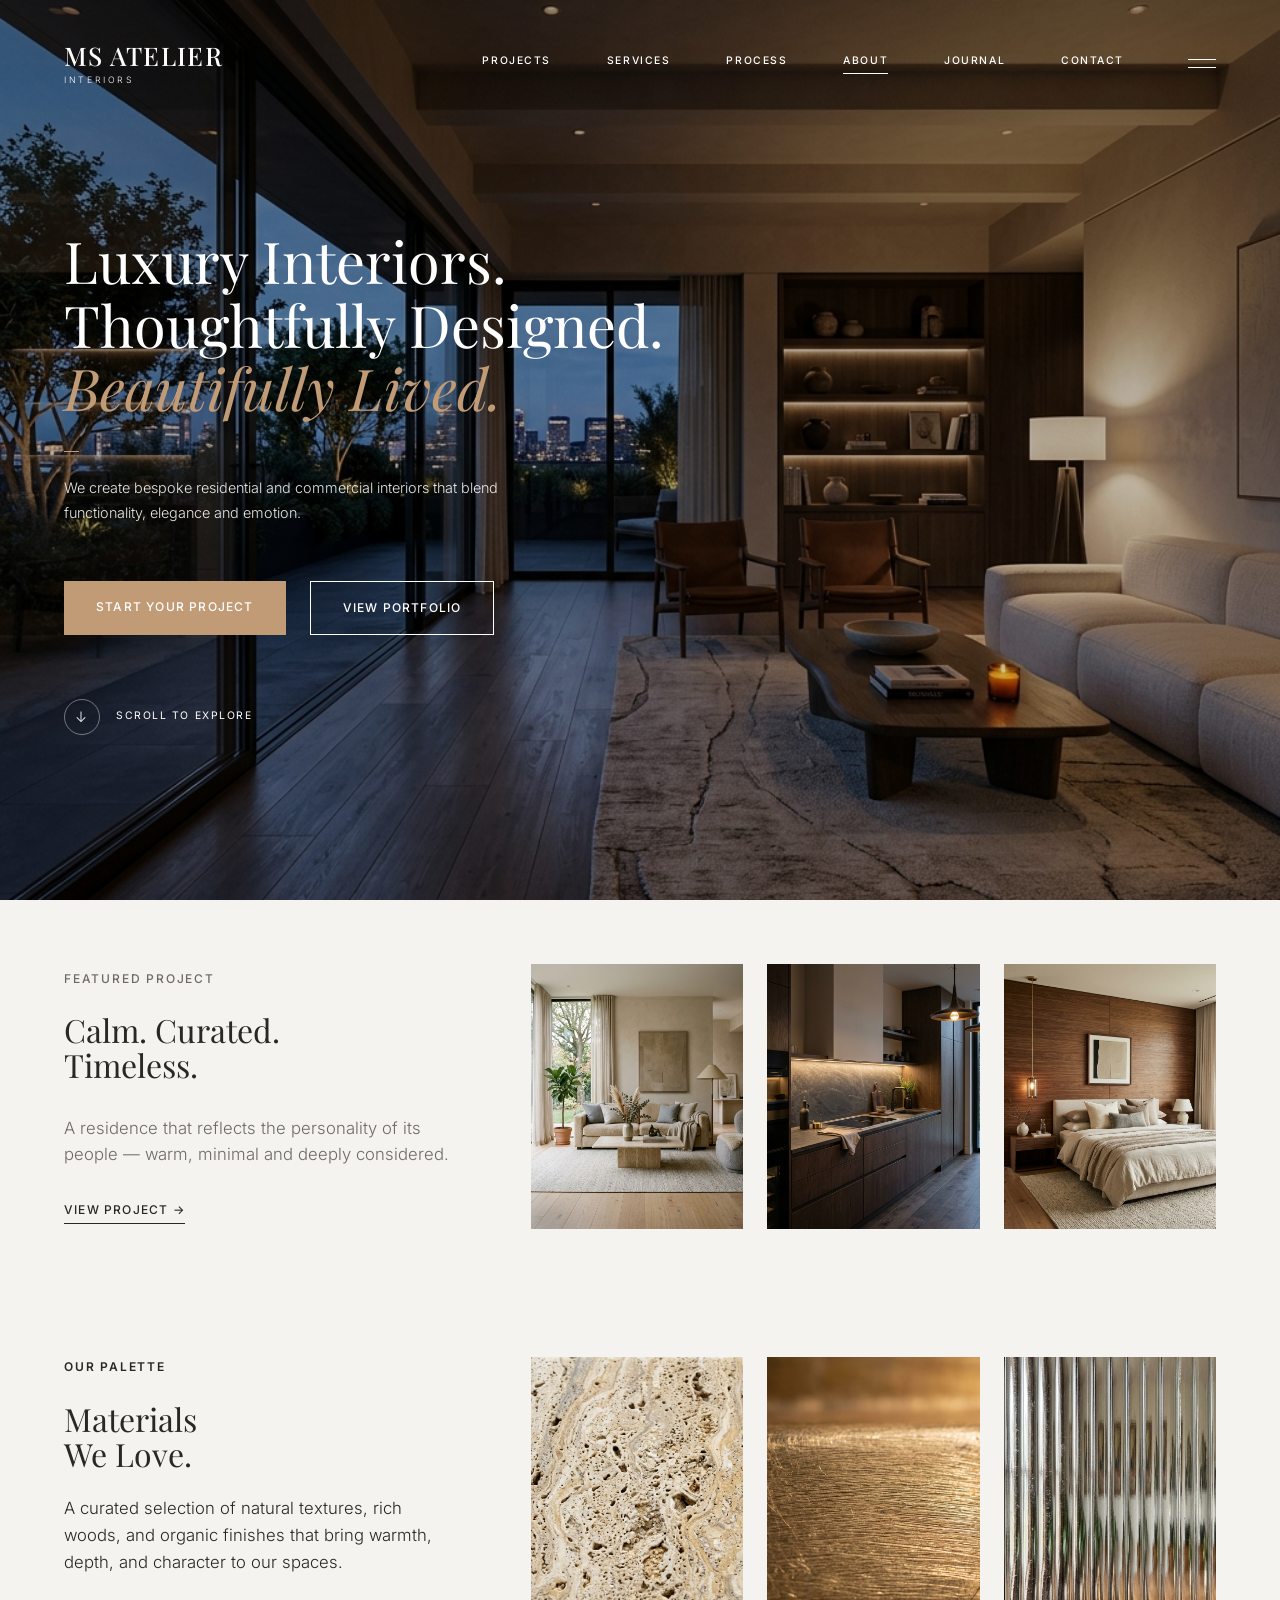
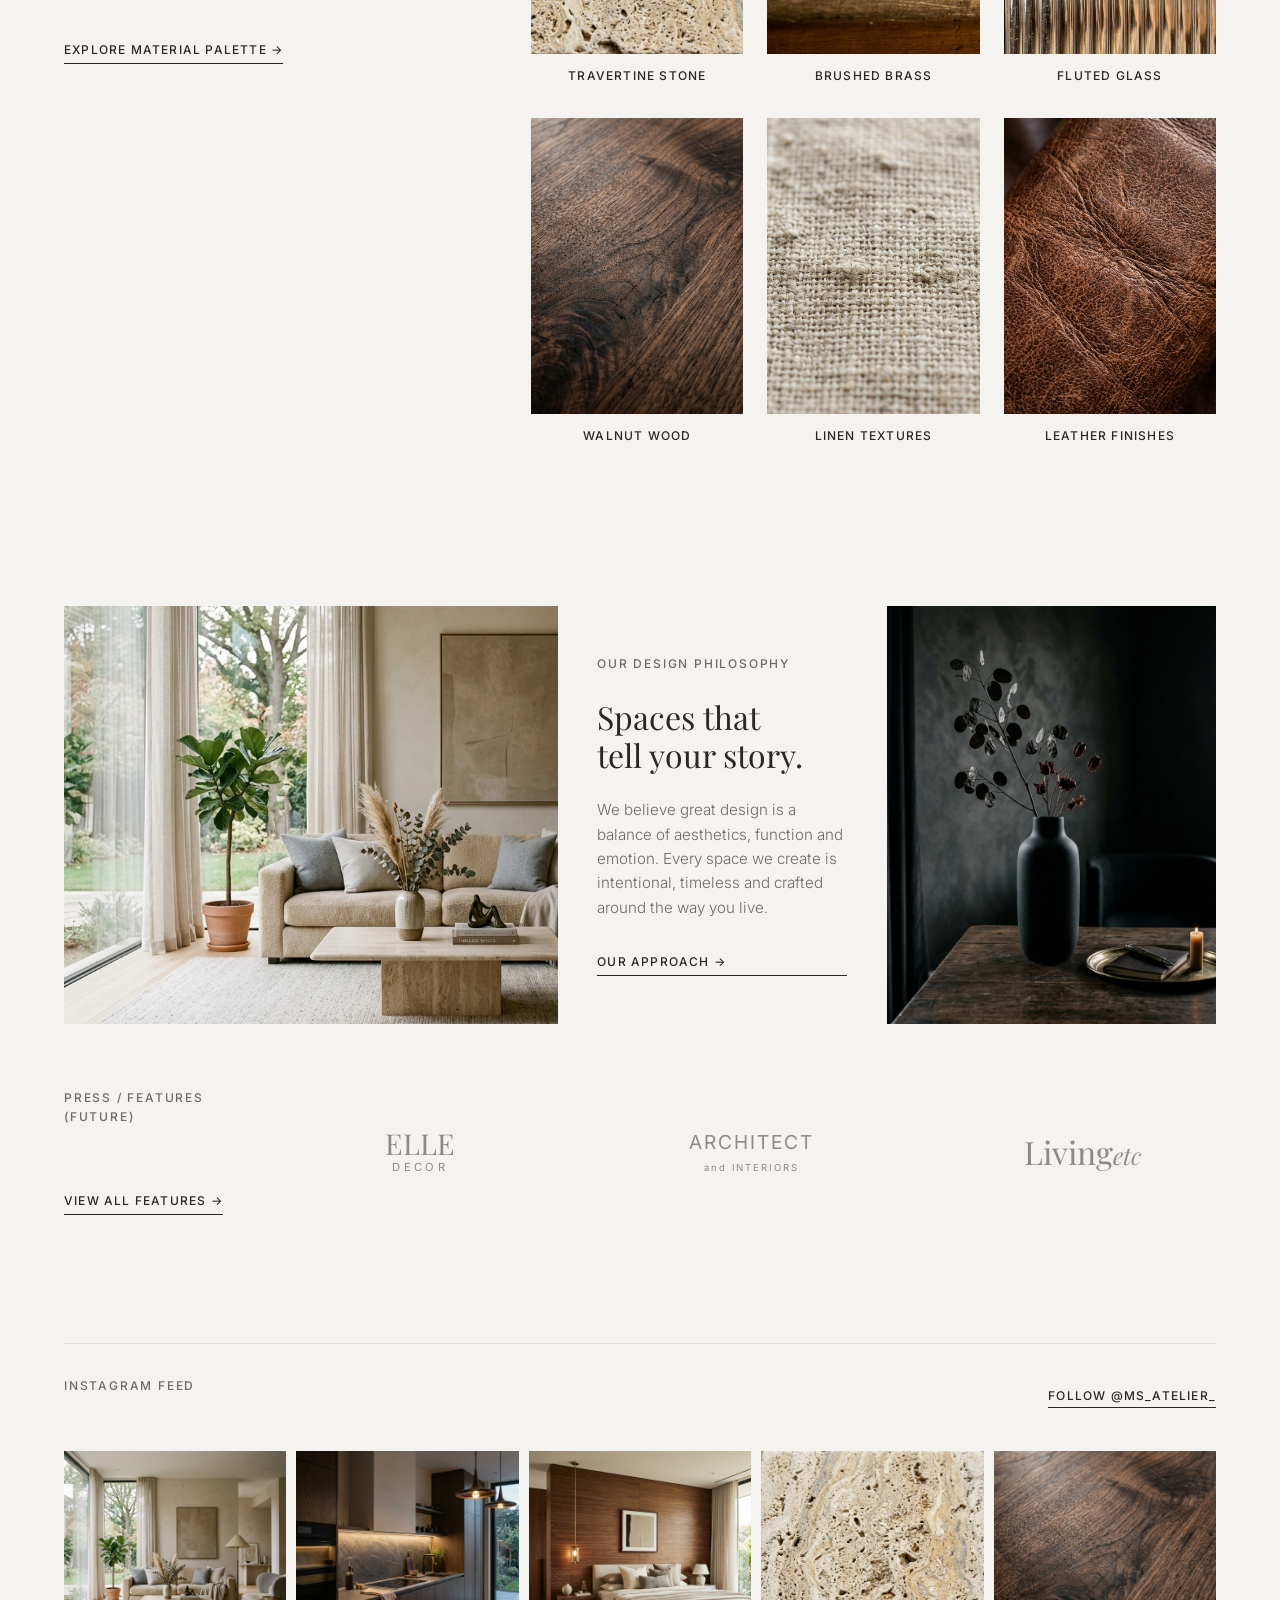
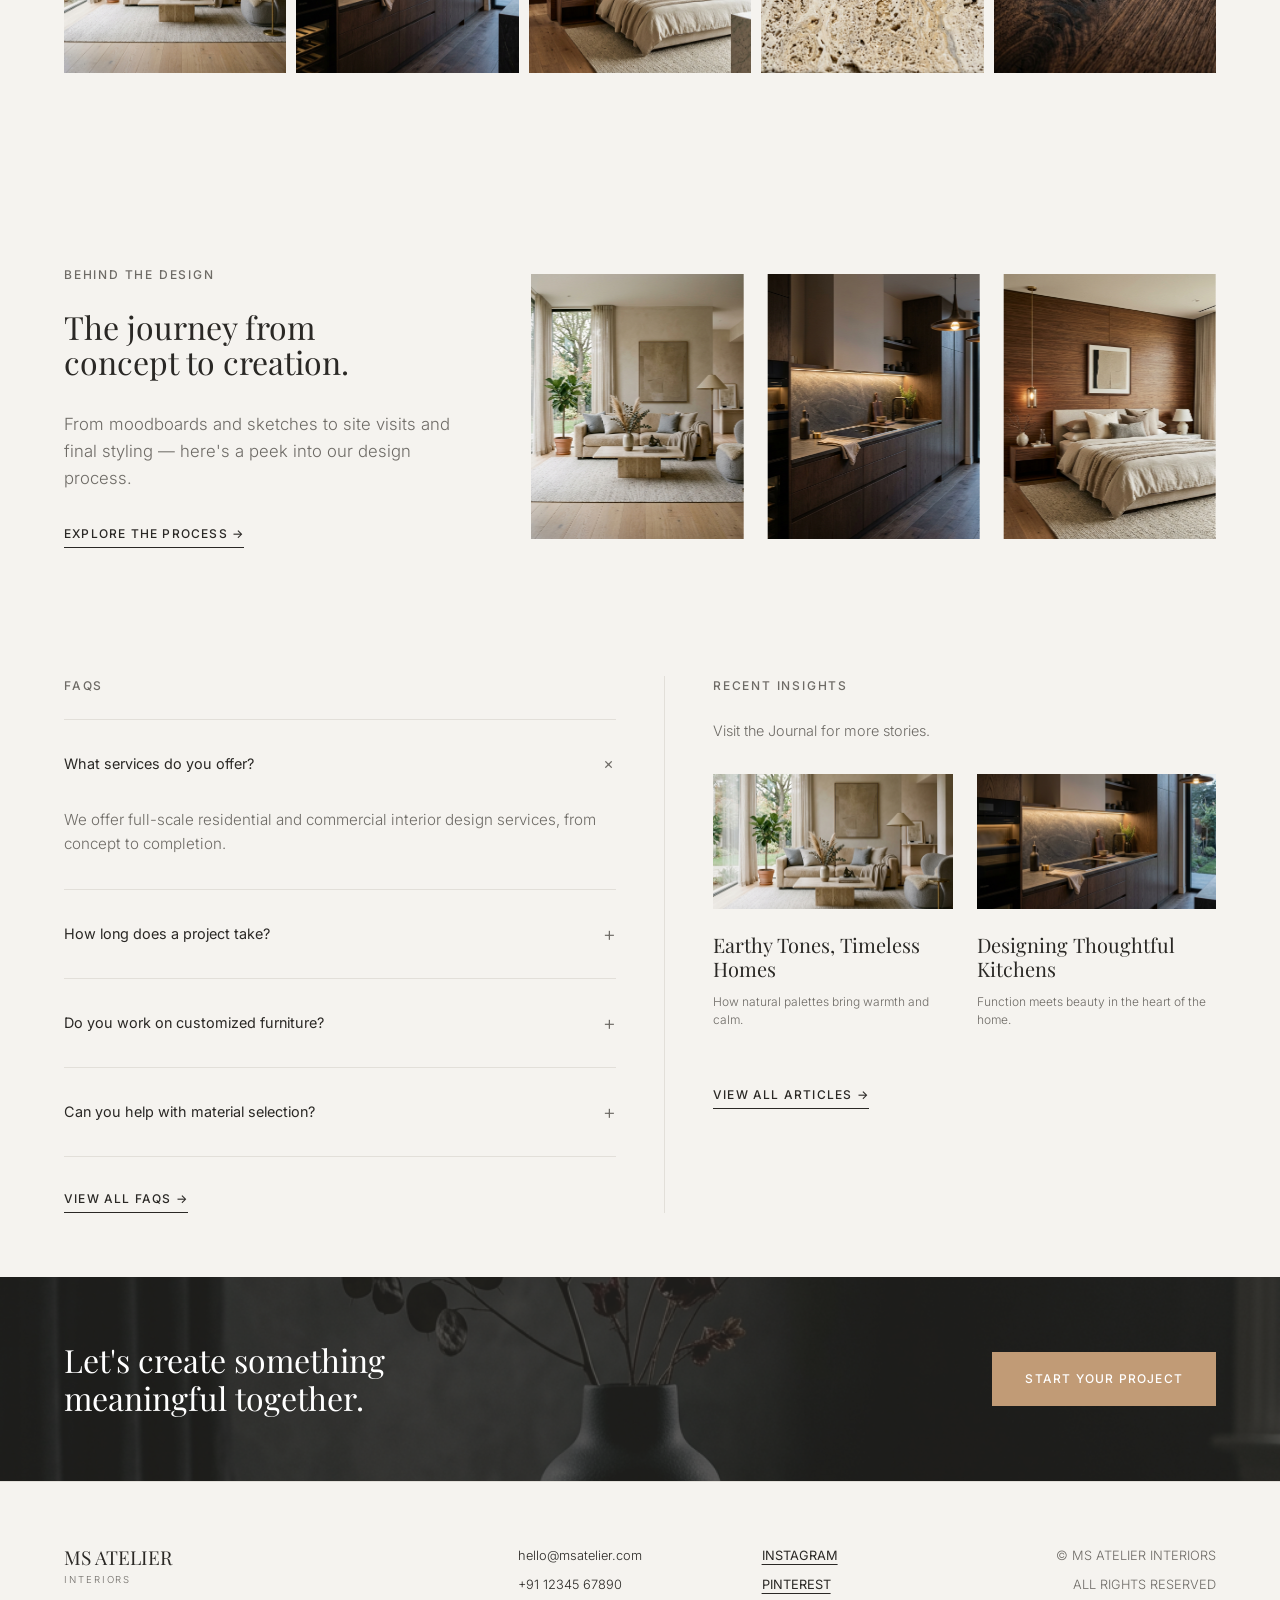
==== index.html @ d3c25802 "Initial commit" ====
<!DOCTYPE html>
<html lang="en">
<head>
    <meta charset="UTF-8">
    <meta name="viewport" content="width=device-width, initial-scale=1.0">
    <title>MS Atelier Interiors</title>
    
    <!-- Google Fonts -->
    <link rel="preconnect" href="https://fonts.googleapis.com">
    <link rel="preconnect" href="https://fonts.gstatic.com" crossorigin>
    <link href="https://fonts.googleapis.com/css2?family=Inter:wght@300;400;500;600&family=Playfair+Display:ital,wght@0,400;0,500;0,600;0,700;1,400&display=swap" rel="stylesheet">
    
    <!-- Stylesheet -->
    <link rel="stylesheet" href="style.css">
</head>
<body>

    <!-- Navigation -->
    <nav class="navbar">
        <div class="logo">
            <h2>MS ATELIER</h2>
            <p>INTERIORS</p>
        </div>
        <div class="nav-links">
            <a href="#projects">PROJECTS</a>
            <a href="#services">SERVICES</a>
            <a href="#process">PROCESS</a>
            <a href="#about" class="active-link">ABOUT</a>
            <a href="#journal">JOURNAL</a>
            <a href="#contact">CONTACT</a>
        </div>
        <button class="hamburger-menu">
            <div class="line"></div>
            <div class="line"></div>
        </button>
    </nav>

    <!-- Hero Section -->
    <section class="hero" id="home">
        <div class="hero-bg">
            <img src="assets/hero_bg.jpg" alt="Luxury Living Room Interior">
        </div>
        <div class="hero-content">
            <h1>Luxury Interiors.<br>Thoughtfully Designed.<br><span>Beautifully Lived.</span></h1>
            <div class="text-divider"></div>
            <p>We create bespoke residential and commercial interiors that blend functionality, elegance and emotion.</p>
            <div class="hero-buttons">
                <a href="#contact" class="btn btn-primary">START YOUR PROJECT</a>
                <a href="#projects" class="btn btn-outline">VIEW PORTFOLIO</a>
            </div>
            <div class="scroll-indicator" id="scrollExploreBtn" role="button" tabindex="0">
                <div class="circle-icon">&#8595;</div>
                <span>SCROLL TO EXPLORE</span>
            </div>
        </div>
    </section>

    <!-- Featured Project -->
    <section class="featured-project section-padding" id="projects">
        <div class="container">
            <div class="featured-header">
                <div class="featured-text">
                    <p class="section-subtitle">FEATURED PROJECT</p>
                    <h2>Calm. Curated.<br>Timeless.</h2>
                    <p class="desc">A residence that reflects the personality of its people — warm, minimal and deeply considered.</p>
                    <a href="#" class="link-arrow">VIEW PROJECT &rarr;</a>
                </div>
            </div>
            <div class="featured-carousel-container">
                <div class="carousel-track" id="featuredTrack">
                    <div class="slide"><img src="assets/feat_1.jpg" alt="Living Room"></div>
                    <div class="slide"><img src="assets/feat_2.jpg" alt="Kitchen"></div>
                    <div class="slide"><img src="assets/feat_3.jpg" alt="Bedroom"></div>
                    <div class="slide"><img src="assets/hero_bg.jpg" alt="Interior Details"></div>
                    <div class="slide"><img src="assets/feat_1.jpg" alt="Living Room Alternate"></div>
                    <div class="slide"><img src="assets/feat_2.jpg" alt="Kitchen Alternate"></div>
                </div>
            </div>
        </div>
    </section>

    <!-- Materials We Love -->
    <section class="materials section-padding">
        <div class="container materials-layout">
            <div class="materials-header">
                <p class="section-subtitle" style="font-weight: 600; color: var(--text-dark);">OUR PALETTE</p>
                <h2>Materials<br>We Love.</h2>
                <p class="desc">A curated selection of natural textures, rich woods, and organic finishes that bring warmth, depth, and character to our spaces.</p>
                <a href="#" class="link-arrow hide-mobile">EXPLORE MATERIAL PALETTE &rarr;</a>
            </div>
            <div class="materials-grid">
                <div class="material-item">
                    <img src="assets/mat_1.jpg" alt="Travertine Stone">
                    <p>Travertine Stone</p>
                </div>
                <div class="material-item">
                    <img src="assets/mat_2.jpg" alt="Brushed Brass">
                    <p>Brushed Brass</p>
                </div>
                <div class="material-item">
                    <img src="assets/mat_3.jpg" alt="Fluted Glass">
                    <p>Fluted Glass</p>
                </div>
                <div class="material-item">
                    <img src="assets/mat_4.jpg" alt="Walnut Wood">
                    <p>Walnut Wood</p>
                </div>
                <div class="material-item">
                    <img src="assets/mat_5.jpg" alt="Linen Textures">
                    <p>Linen Textures</p>
                </div>
                <div class="material-item">
                    <img src="assets/mat_6.jpg" alt="Leather Finishes">
                    <p>Leather Finishes</p>
                </div>
            </div>
            <a href="#" class="link-arrow hide-desktop" style="margin-top: 3rem;">EXPLORE MATERIAL PALETTE &rarr;</a>
        </div>
    </section>

    <!-- Design Philosophy -->
    <section class="philosophy">
        <div class="container philosophy-layout">
            <div class="phil-img-1">
                <img src="assets/phil_1.jpg" alt="Design sketches">
            </div>
            <div class="phil-text">
                <p class="section-subtitle">OUR DESIGN PHILOSOPHY</p>
                <h2>Spaces that<br>tell your story.</h2>
                <p>We believe great design is a balance of aesthetics, function and emotion. Every space we create is intentional, timeless and crafted around the way you live.</p>
                <a href="#" class="link-arrow">OUR APPROACH &rarr;</a>
            </div>
            <div class="phil-img-2">
                <img src="assets/phil_2.jpg" alt="Vase with dry flowers">
            </div>
        </div>
    </section>

    <!-- Press Features -->
    <section class="press-features">
        <div class="container press-layout">
            <div class="press-text-block">
                <p class="section-subtitle">PRESS / FEATURES<br>(FUTURE)</p>
                <a href="#" class="link-arrow hide-mobile">VIEW ALL FEATURES &rarr;</a>
            </div>
            <div class="press-carousel-container">
                <div class="press-track" id="pressTrack">
                    <div class="logo-item logo-elle">ELLE<span>DECOR</span></div>
                    <div class="logo-item logo-arch">ARCHITECT<span>and INTERIORS</span></div>
                    <div class="logo-item logo-living">Living<span>etc</span></div>
                    <div class="logo-item logo-ad">AD</div>
                    <div class="logo-item logo-anth">design<br>anthology</div>
                </div>
            </div>
        </div>
        <div class="container hide-desktop" style="text-align: center;">
            <a href="#" class="link-arrow">VIEW ALL FEATURES &rarr;</a>
        </div>
    </section>

    <!-- Instagram Feed -->
    <section class="instagram">
        <div class="container insta-layout">
            <div class="insta-header">
                <p class="section-subtitle">INSTAGRAM FEED</p>
                <a href="#" class="link-underline">FOLLOW @MS_ATELIER_</a>
            </div>
            <div class="insta-grid">
                <img src="assets/ig_1.jpg" alt="Instagram 1">
                <img src="assets/ig_2.jpg" alt="Instagram 2">
                <img src="assets/ig_3.jpg" alt="Instagram 3">
                <img src="assets/ig_4.jpg" alt="Instagram 4">
                <img src="assets/ig_5.jpg" alt="Instagram 5">
            </div>
        </div>
    </section>

    <!-- Behind the Design -->
    <section class="process section-padding" id="process">
        <div class="container split-layout">
            <div class="featured-header">
                <p class="section-subtitle">BEHIND THE DESIGN</p>
                <h2>The journey from<br>concept to creation.</h2>
                <p class="desc">From moodboards and sketches to site visits and final styling &mdash; here's a peek into our design process.</p>
                <a href="#" class="link-arrow">EXPLORE THE PROCESS &rarr;</a>
            </div>
            
            <div class="process-carousel-container">
                <div class="carousel-track" id="processTrack">
                    <div class="slide"><img src="assets/proc_1.jpg" alt="Concept & Moodboards"></div>
                    <div class="slide"><img src="assets/proc_2.jpg" alt="Site Visits"></div>
                    <div class="slide"><img src="assets/proc_3.jpg" alt="In Progress"></div>
                    <div class="slide"><img src="assets/proc_4.jpg" alt="The Final Reveal"></div>
                </div>
            </div>
        </div>
    </section>

    <!-- FAQs & Insights -->
    <section class="faq-insights section-padding">
        <div class="container split-layout">
            <!-- FAQs -->
            <div class="faqs">
                <p class="section-subtitle">FAQS</p>
                <div class="accordion">
                    <div class="accordion-item">
                        <button class="accordion-btn">What services do you offer? <span>+</span></button>
                        <div class="accordion-content"><p>We offer full-scale residential and commercial interior design services, from concept to completion.</p></div>
                    </div>
                    <div class="accordion-item">
                        <button class="accordion-btn">How long does a project take? <span>+</span></button>
                        <div class="accordion-content"><p>Timelines vary based on the scope, but typically range from 3 to 9 months.</p></div>
                    </div>
                    <div class="accordion-item">
                        <button class="accordion-btn">Do you work on customized furniture? <span>+</span></button>
                        <div class="accordion-content"><p>Yes, we design bespoke furniture pieces tailored to your space and style.</p></div>
                    </div>
                    <div class="accordion-item">
                        <button class="accordion-btn">Can you help with material selection? <span>+</span></button>
                        <div class="accordion-content"><p>Absolutely. We curate a personalized material palette for every project.</p></div>
                    </div>
                </div>
                <a href="#" class="link-arrow" style="display: block; width: max-content;">VIEW ALL FAQS &rarr;</a>
            </div>
            <!-- Insights -->
            <div class="insights">
                <p class="section-subtitle">RECENT INSIGHTS</p>
                <p class="insights-desc">Visit the Journal for more stories.</p>
                <div class="insights-grid">
                    <div class="insight-card">
                        <img src="assets/ins_1.jpg" alt="Earthy Tones">
                        <h3>Earthy Tones, Timeless Homes</h3>
                        <p>How natural palettes bring warmth and calm.</p>
                    </div>
                    <div class="insight-card">
                        <img src="assets/ins_2.jpg" alt="Designing Thoughtful Kitchens">
                        <h3>Designing Thoughtful Kitchens</h3>
                        <p>Function meets beauty in the heart of the home.</p>
                </div>
                <a href="#" class="link-arrow" style="display: block; width: max-content;">VIEW ALL ARTICLES &rarr;</a>
            </div>
        </div>
    </section>

    <!-- CTA -->
    <section class="cta-section">
        <div class="cta-bg">
            <img src="assets/footer_bg.jpg" alt="Dark interior">
        </div>
        <div class="cta-content container">
            <h2>Let's create something<br>meaningful together.</h2>
            <a href="#contact" class="btn btn-primary cta-btn">START YOUR PROJECT</a>
        </div>
    </section>

    <!-- Footer -->
    <footer>
        <div class="container footer-layout">
            <div class="footer-logo">
                <h2>MS ATELIER</h2>
                <p>INTERIORS</p>
            </div>
            <div class="footer-contact">
                <p>hello@msatelier.com</p>
                <p>+91 12345 67890</p>
            </div>
            <div class="footer-social">
                <a href="#">INSTAGRAM</a>
                <a href="#">PINTEREST</a>
            </div>
            <div class="footer-copy">
                <p>&copy; MS ATELIER INTERIORS</p>
                <p>ALL RIGHTS RESERVED</p>
            </div>
        </div>
    </footer>

    <!-- Scroll to Top Button -->
    <button class="scroll-to-top" id="scrollToTopBtn" aria-label="Scroll to top">
        &uarr;
    </button>

    <script src="script.js"></script>
</body>
</html>
---- style.css ----
/* =========================================
   CSS Variables & Reset
========================================= */
:root {
    /* Colors */
    --bg-color: #f5f3ef;
    /* Warm off-white */
    --text-dark: #2a2825;
    /* Dark charcoal/brown */
    --text-light: #6e6b66;
    /* Lighter warm gray */
    --accent-color: #c19b76;
    /* Accurate bronze/gold */
    --white: #ffffff;
    --border-color: #e2dfd9;

    /* Typography */
    --font-heading: 'Playfair Display', serif;
    --font-body: 'Inter', sans-serif;

    /* Spacing */
    --section-padding: 4rem 0;
    --container-padding: 0 5%;
}

* {
    margin: 0;
    padding: 0;
    box-sizing: border-box;
}

html {
    scroll-behavior: smooth;
}

body {
    background-color: var(--bg-color);
    color: var(--text-dark);
    font-family: var(--font-body);
    line-height: 1.6;
    overflow-x: hidden;
    -webkit-font-smoothing: antialiased;
}

/* =========================================
   Typography & Utilities
========================================= */
h1,
h2,
h3,
h4 {
    font-family: var(--font-heading);
    font-weight: 400;
    line-height: 1.2;
    color: var(--text-dark);
}

h1 {
    font-size: clamp(2.75rem, 4.5vw, 4.5rem);
}

h2 {
    font-size: clamp(2rem, 1.4vw, 4rem);
    margin-bottom: 1.5rem;
}

h3 {
    font-size: 1.25rem;
    margin-bottom: 0.5rem;
}

p {
    font-size: 0.95rem;
    color: var(--text-light);
    font-weight: 300;
}

a {
    text-decoration: none;
    color: inherit;
    transition: all 0.3s ease;
}

.container {
    max-width: 1600px;
    margin: 0 auto;
    padding: var(--container-padding);
}

.section-padding {
    padding: var(--section-padding);
}

.section-subtitle {
    font-size: 0.75rem;
    text-transform: uppercase;
    letter-spacing: 0.15em;
    color: var(--text-light);
    margin-bottom: 1.5rem;
    font-weight: 500;
}

.link-arrow {
    display: inline-block;
    font-size: 0.75rem;
    text-transform: uppercase;
    letter-spacing: 0.1em;
    font-weight: 500;
    margin-top: 2rem;
    border-bottom: 1px solid var(--text-dark);
    padding-bottom: 4px;
}

.link-arrow:hover {
    color: var(--accent-color);
    border-color: var(--accent-color);
}

.mt-large {
    margin-top: 8rem;
}

img {
    width: 100%;
    height: 100%;
    object-fit: cover;
    display: block;
}

/* =========================================
   Buttons
========================================= */
.btn {
    display: inline-block;
    padding: 1rem 2rem;
    font-size: 0.75rem;
    text-transform: uppercase;
    letter-spacing: 0.1em;
    font-weight: 500;
    cursor: pointer;
    border: none;
    transition: all 0.3s ease;
}

.btn-primary {
    background-color: var(--accent-color);
    color: var(--white);
}

.btn-primary:hover {
    background-color: #8c7158;
}

.btn-outline {
    background-color: transparent;
    color: var(--white);
    border: 1px solid var(--white);
}

.btn-outline:hover {
    background-color: var(--white);
    color: var(--text-dark);
}

/* =========================================
   Navigation
========================================= */
.navbar {
    position: fixed;
    top: 0;
    left: 0;
    width: 100%;
    padding: 2.5rem 5%;
    display: flex;
    align-items: center;
    z-index: 1000;
    transition: background-color 0.4s ease, padding 0.4s ease;
}

.navbar.scrolled {
    background-color: rgba(245, 243, 239, 0.95);
    backdrop-filter: blur(10px);
    padding: 1.5rem 5%;
    box-shadow: 0 4px 20px rgba(0, 0, 0, 0.05);
}

.navbar.scrolled .nav-links a,
.navbar.scrolled .logo h2,
.navbar.scrolled .logo p,
.navbar.scrolled .nav-links a.active-link {
    color: var(--text-dark);
}

.navbar.scrolled .nav-links a.active-link {
    border-bottom-color: var(--text-dark);
}

.navbar.scrolled .hamburger-menu .line {
    background-color: var(--text-dark);
}

.logo {
    margin-right: auto;
}

.logo h2 {
    font-family: var(--font-heading);
    font-size: 1.6rem;
    font-weight: 500;
    letter-spacing: 0.05em;
    margin-bottom: 0;
    color: var(--white);
}

.logo p {
    font-family: var(--font-body);
    font-size: 0.55rem;
    letter-spacing: 0.3em;
    color: var(--white);
    margin-top: 2px;
}

.nav-links {
    display: flex;
    gap: 3.5rem;
    margin-right: 4rem;
}

.nav-links a {
    font-size: 0.65rem;
    text-transform: uppercase;
    letter-spacing: 0.15em;
    color: var(--white);
    font-weight: 500;
}

.nav-links a:hover {
    color: var(--accent-color);
}

.nav-links a.active-link {
    border-bottom: 1px solid var(--white);
    padding-bottom: 4px;
}

.hamburger-menu {
    display: flex;
    flex-direction: column;
    gap: 7px;
    background: none;
    border: none;
    cursor: pointer;
    z-index: 1001;
    padding: 0;
    -webkit-appearance: none;
    appearance: none;
    outline: none;
}

.hamburger-menu .line {
    width: 28px;
    height: 1px;
    background-color: var(--white);
    transition: all 0.3s ease;
}

/* =========================================
   Hero Section
========================================= */
.hero {
    position: relative;
    min-height: 100vh;
    display: flex;
    flex-direction: column;
    justify-content: center;
    padding: 8rem 5% 4rem 5%;
    color: var(--white);
}

.hero-bg {
    position: absolute;
    top: 0;
    left: 0;
    width: 100%;
    height: 100%;
    z-index: -1;
}

.hero-bg::after {
    content: '';
    position: absolute;
    top: 0;
    left: 0;
    width: 100%;
    height: 100%;
    background: linear-gradient(rgba(0, 0, 0, 0.4), rgba(0, 0, 0, 0.1));
}

.hero-content {
    max-width: 700px;
    width: 100%;
}

.hero-content h1 {
    color: var(--white);
    margin-bottom: 2rem;
    line-height: 1.1;
}

.hero-content h1 span {
    color: var(--accent-color);
    font-style: italic;
    font-weight: 400;
}

.text-divider {
    width: 15px;
    height: 1px;
    background-color: var(--accent-color);
    margin-bottom: 1.5rem;
}

.hero-content p {
    color: rgba(255, 255, 255, 0.9);
    font-size: 0.9rem;
    max-width: 480px;
    margin-bottom: 3.5rem;
    line-height: 1.7;
}

.hero-buttons {
    display: flex;
    gap: 1.5rem;
}

.scroll-indicator {
    display: flex;
    align-items: center;
    gap: 1rem;
    font-size: 0.65rem;
    letter-spacing: 0.15em;
    text-transform: uppercase;
    margin-top: 4rem;
    cursor: pointer;
    transition: opacity 0.3s ease;
}

.scroll-indicator:hover {
    opacity: 0.7;
}

.circle-icon {
    width: 36px;
    height: 36px;
    border: 1px solid rgba(255, 255, 255, 0.4);
    border-radius: 50%;
    display: flex;
    justify-content: center;
    align-items: center;
    font-size: 0.9rem;
    font-weight: 300;
}

/* =========================================
   Featured Project
========================================= */
.featured-project .container,
.process .container {
    display: flex;
    gap: 4rem;
    align-items: center;
}

.featured-header {
    flex: 0 0 35%;
}

.featured-header h2 {
    font-size: clamp(2rem, 1.4vw, 4rem);
    line-height: 1.1;
    margin-bottom: 2rem;
}

.featured-header .desc {
    max-width: 400px;
    margin-top: 1rem;
    font-size: 1.05rem;
}

.featured-carousel-container,
.process-carousel-container {
    flex: 1;
    overflow: hidden;
    position: relative;
    width: 100%;
}

.carousel-track {
    display: flex;
    gap: 1.5rem;
    will-change: transform;
    cursor: grab;
    user-select: none;
    -webkit-user-drag: none;
}

.carousel-track:active {
    cursor: grabbing;
}

.slide {
    flex-shrink: 0;
    aspect-ratio: 4 / 5;
}

.slide img {
    width: 100%;
    height: 100%;
    object-fit: cover;
    pointer-events: none;
    /* Prevents default image dragging */
}

/* =========================================
   Materials
========================================= */
.materials-layout {
    display: flex;
    gap: 4rem;
    align-items: flex-start;
    position: relative;
}

.materials-header {
    flex: 0 0 35%;
    position: sticky;
    top: 150px;
}

.materials-header h2 {
    font-size: clamp(2rem, 1.4vw, 4rem);
    line-height: 1.1;
    margin-bottom: 1.5rem;
}

.materials-header .desc {
    font-size: 1.05rem;
    color: var(--text-dark);
    max-width: 380px;
    margin-bottom: 2rem;
}

.materials-grid {
    flex: 1;
    display: grid;
    grid-template-columns: repeat(3, 1fr);
    gap: 4rem 1.5rem;
}

.material-item {
    text-align: center;
}

.material-item img {
    aspect-ratio: 4/5;
    margin-bottom: 0.75rem;
}

.material-item p {
    font-size: 0.75rem;
    text-transform: uppercase;
    letter-spacing: 0.1em;
    color: var(--text-dark);
    font-weight: 500;
}

/* =========================================
   Design Philosophy
========================================= */
.philosophy {
    padding-top: 8rem;
    padding-bottom: 2rem;
    /* Tight gap above Press */
}

.philosophy-layout {
    display: grid;
    grid-template-columns: 6fr 4fr 4fr;
    gap: 0;
    align-items: stretch;
}

.phil-img-1 {
    aspect-ratio: 16 / 9;
    overflow: hidden;
}

.phil-img-2 {
    overflow: hidden;
}

.phil-img-1 img,
.phil-img-2 img {
    width: 100%;
    height: 100%;
    object-fit: cover;
}

.phil-text {
    display: flex;
    flex-direction: column;
    justify-content: center;
    padding: 3rem 12%;
    background-color: var(--bg-color);
}

/* =========================================
   Press Features
========================================= */
.press-features {
    padding-top: 2rem;
    /* Tight gap below Philosophy */
    padding-bottom: 4rem;
}

.press-layout {
    display: flex;
    align-items: center;
    gap: 4rem;
}

.press-text-block {
    flex: 0 0 auto;
    display: flex;
    flex-direction: column;
    align-items: flex-start;
}

.press-text-block .section-subtitle {
    margin-bottom: 4rem;
    line-height: 1.6;
}

.press-text-block .link-arrow {
    margin-top: 0;
}

.press-carousel-container {
    flex: 1;
    overflow: hidden;
    position: relative;
    /* Optional edge masking for smooth fade out */
    mask-image: linear-gradient(to right, transparent, black 10%, black 90%, transparent);
    -webkit-mask-image: linear-gradient(to right, transparent, black 10%, black 90%, transparent);
}

.press-track {
    display: flex;
    align-items: center;
    gap: 4rem;
    cursor: grab;
    width: max-content;
}

.press-track:active {
    cursor: grabbing;
}

.press-track .logo-item {
    user-select: none;
    pointer-events: none;
    flex-shrink: 0;
}

.logo-item {
    color: #8c8a85;
    text-align: center;
}

.logo-elle {
    font-family: var(--font-heading);
    font-size: 1.8rem;
    line-height: 1;
}

.logo-elle span {
    display: block;
    font-family: var(--font-body);
    font-size: 0.7rem;
    letter-spacing: 0.3em;
    margin-top: 4px;
}

.logo-arch {
    font-family: var(--font-body);
    font-size: 1.2rem;
    font-weight: 400;
    letter-spacing: 0.1em;
}

.logo-arch span {
    display: block;
    font-size: 0.6rem;
    letter-spacing: 0.2em;
    margin-top: 2px;
}

.logo-living {
    font-family: var(--font-heading);
    font-size: 2rem;
}

.logo-living span {
    font-family: var(--font-heading);
    font-style: italic;
    font-size: 1.5rem;
    text-transform: lowercase;
}

.logo-ad {
    font-family: var(--font-heading);
    font-size: 2.5rem;
    letter-spacing: 0.05em;
}

.logo-anth {
    font-family: var(--font-heading);
    font-size: 1.2rem;
    text-transform: lowercase;
    line-height: 1.2;
}

.hide-desktop {
    display: none;
}

/* =========================================
   Instagram Feed
========================================= */
.instagram {
    padding-top: 1rem;
    /* Tight gap below logo slider */
    padding-bottom: 8rem;
}

.insta-layout {
    position: relative;
    padding-top: 3rem;
}

.link-underline {
    font-size: 0.75rem;
    font-weight: 500;
    text-transform: uppercase;
    letter-spacing: 0.1em;
    color: var(--text-dark);
    text-decoration: none;
    border-bottom: 1px solid var(--text-dark);
    padding-bottom: 2px;
    transition: opacity 0.3s ease;
}

.link-underline:hover {
    opacity: 0.7;
}

.insta-header {
    display: flex;
    justify-content: space-between;
    align-items: center;
    margin-bottom: 2rem;
    border-top: 1px solid var(--border-color);
    padding-top: 2rem;
}

.insta-grid {
    display: grid;
    grid-template-columns: repeat(5, 1fr);
    gap: 10px;
}

.insta-grid img {
    aspect-ratio: 1/1;
}

/* =========================================
   Behind the Design
========================================= */
.process-layout {
    display: flex;
    gap: 4rem;
}

.process-text {
    flex: 0 0 30%;
}

.process-text p {
    margin-top: 1.5rem;
}

.process-carousel-container {
    flex: 1;
    overflow: hidden;
    position: relative;
}

/* =========================================
   FAQs & Insights
========================================= */
.faq-insights {
    position: relative;
    padding-top: 4rem;
}

.split-layout {
    display: grid;
    grid-template-columns: 1fr 1fr;
    gap: 3rem;
}

.accordion-item {
    border-bottom: 1px solid var(--border-color);
}

.accordion-item:first-child {
    border-top: 1px solid var(--border-color);
}

.accordion-btn {
    width: 100%;
    text-align: left;
    padding: 2rem 0;
    background: none;
    border: none;
    font-family: var(--font-body);
    font-size: 0.9rem;
    font-weight: 400;
    color: var(--text-dark);
    cursor: pointer;
    display: flex;
    justify-content: space-between;
    align-items: center;
}

.accordion-btn span {
    font-size: 1.25rem;
    font-weight: 300;
    color: var(--text-light);
    transition: transform 0.3s ease;
}

.accordion-content {
    max-height: 0;
    overflow: hidden;
    transition: max-height 0.4s ease;
}

.accordion-content p {
    padding-bottom: 2rem;
}

.accordion-item.active .accordion-btn span {
    transform: rotate(45deg);
}

.accordion-item.active .accordion-content {
    max-height: 200px;
    /* arbitrary height for animation */
}

/* Insights */
.insights {
    border-left: 1px solid var(--border-color);
    padding-left: 3rem;
}

.insights-desc {
    font-size: 0.9rem;
    margin-bottom: 2rem;
    color: var(--text-light);
}

.insights-grid {
    display: grid;
    grid-template-columns: repeat(2, 1fr);
    gap: 1.5rem;
}

.insight-card img {
    aspect-ratio: 16/9;
    margin-bottom: 1.5rem;
    object-fit: cover;
    height: auto;
}

.insight-card h3 {
    font-size: 1.25rem;
    margin-bottom: 0.75rem;
    font-family: var(--font-heading);
    font-weight: 400;
}

.insight-card p {
    font-size: 0.75rem;
    color: var(--text-light);
    line-height: 1.5;
}

/* =========================================
   CTA Banner
========================================= */
.cta-section {
    position: relative;
    padding: 4rem 0;
    color: var(--white);
    display: flex;
    align-items: center;
}

.cta-bg {
    position: absolute;
    top: 0;
    left: 0;
    width: 100%;
    height: 100%;
    z-index: -1;
}

.cta-bg::after {
    content: '';
    position: absolute;
    top: 0;
    left: 0;
    width: 100%;
    height: 100%;
    background: rgba(42, 40, 37, 0.7);
    /* Dark overlay */
}

.cta-content {
    display: flex;
    justify-content: space-between;
    align-items: center;
    width: 100%;
}

.cta-content h2 {
    color: var(--white);
    margin-bottom: 0;
}

.cta-btn {
    border: 1px solid var(--accent-color);
}

/* =========================================
   Footer
========================================= */
footer {
    padding: 4rem 5%;
    border-top: 1px solid var(--border-color);
}

.footer-layout {
    display: grid;
    grid-template-columns: 2fr 1fr 1fr 1fr;
    gap: 2rem;
    align-items: start;
    padding: 0;
}

.footer-logo h2 {
    font-size: 1.2rem;
    margin-bottom: 2px;
}

.footer-logo p {
    font-size: 0.6rem;
    letter-spacing: 0.2em;
}

.footer-contact p,
.footer-social a,
.footer-copy p {
    font-size: 0.8rem;
    color: var(--text-dark);
    display: block;
    margin-bottom: 0.5rem;
}

.footer-social a {
    text-decoration: underline;
    text-underline-offset: 4px;
}

.footer-copy {
    text-align: right;
}

.footer-copy p {
    color: var(--text-light);
}

/* =========================================
   Responsive
========================================= */
@media (max-width: 1200px) {
    .materials-grid {
        grid-template-columns: repeat(2, 1fr);
    }

    .philosophy-layout {
        grid-template-columns: 1fr;
        gap: 0;
    }

    .phil-img-1,
    .phil-img-2 {
        display: block;
        aspect-ratio: 16/9;
    }

    .phil-text {
        padding: 4rem 10%;
    }

    .process-layout {
        flex-direction: column;
    }

    .process-steps {
        grid-template-columns: repeat(2, 1fr);
    }

    .split-layout {
        grid-template-columns: 1fr;
        gap: 4rem;
    }

    .insights {
        border-left: none;
        padding-left: 0;
        border-top: 1px solid var(--border-color);
        padding-top: 4rem;
    }
}

@media (max-width: 768px) {
    .section-padding {
        padding: 3rem 0;
        /* 48px padding for mobile */
    }

    .hamburger-menu {
        display: flex;
    }

    .nav-links {
        display: none;
    }

    .nav-links.active {
        display: flex;
        position: fixed;
        top: 0;
        right: 0;
        width: 100%;
        height: 100vh;
        background-color: var(--bg-color);
        flex-direction: column;
        justify-content: center;
        align-items: center;
        gap: 2rem;
        z-index: 1000;
    }

    .nav-links a {
        color: var(--text-dark);
        font-size: 1.5rem;
    }

    .hamburger-menu.active .line {
        background-color: var(--text-dark);
    }

    .hamburger-menu.active .line:nth-child(1) {
        transform: translateY(3.5px) rotate(45deg);
    }

    .hamburger-menu.active .line:nth-child(2) {
        transform: translateY(-3.5px) rotate(-45deg);
    }

    .hero {
        padding-top: 7rem;
        padding-bottom: 4rem;
        justify-content: flex-start;
    }

    .hero-content {
        margin-top: 1rem;
    }

    .hero-buttons {
        flex-direction: column;
        gap: 1rem;
        width: 100%;
    }

    .hero-buttons .btn {
        width: 100%;
        text-align: center;
    }

    .scroll-indicator {
        position: relative;
        bottom: auto;
        left: auto;
        margin-top: 2rem;
        justify-content: flex-start;
    }

    .featured-project .container,
    .process .container {
        flex-direction: column;
    }

    .featured-images {
        width: 100%;
        aspect-ratio: 4/3;
    }

    .materials-layout {
        flex-direction: column;
        gap: 3rem;
    }

    .materials-header {
        position: relative;
        top: 0;
    }

    .materials-grid {
        grid-template-columns: repeat(2, 1fr);
        width: 100%;
    }

    .press-layout {
        flex-direction: column;
        text-align: center;
        gap: 3rem;
        border-bottom: none;
    }

    .press-text-block {
        align-items: center;
    }

    .press-carousel-container {
        width: 100%;
        mask-image: none;
        -webkit-mask-image: none;
    }

    .hide-desktop {
        display: inline-block;
        margin-top: 2rem;
    }

    .hide-mobile {
        display: none;
    }

    .insta-grid {
        grid-template-columns: repeat(2, 1fr);
    }

    .insta-grid img:last-child {
        display: none;
    }

    .process-steps {
        grid-template-columns: 1fr;
    }

    .insights-grid {
        grid-template-columns: 1fr;
    }

    .cta-content {
        flex-direction: column;
        text-align: center;
        gap: 2rem;
    }

    .footer-layout {
        grid-template-columns: 1fr;
        text-align: center;
        gap: 2rem;
    }

    .footer-copy {
        text-align: center;
    }
}

/* =========================================
   Scroll to Top
========================================= */
.scroll-to-top {
    position: fixed;
    bottom: 2rem;
    right: 2rem;
    width: 45px;
    height: 45px;
    background-color: var(--accent-color);
    color: var(--white);
    border: none;
    border-radius: 50%;
    font-size: 1.2rem;
    cursor: pointer;
    display: flex;
    justify-content: center;
    align-items: center;
    opacity: 0;
    visibility: hidden;
    transition: all 0.3s ease;
    z-index: 999;
    box-shadow: 0 4px 10px rgba(0, 0, 0, 0.1);
}

.scroll-to-top.visible {
    opacity: 1;
    visibility: visible;
}

.scroll-to-top:hover {
    background-color: var(--text-dark);
}
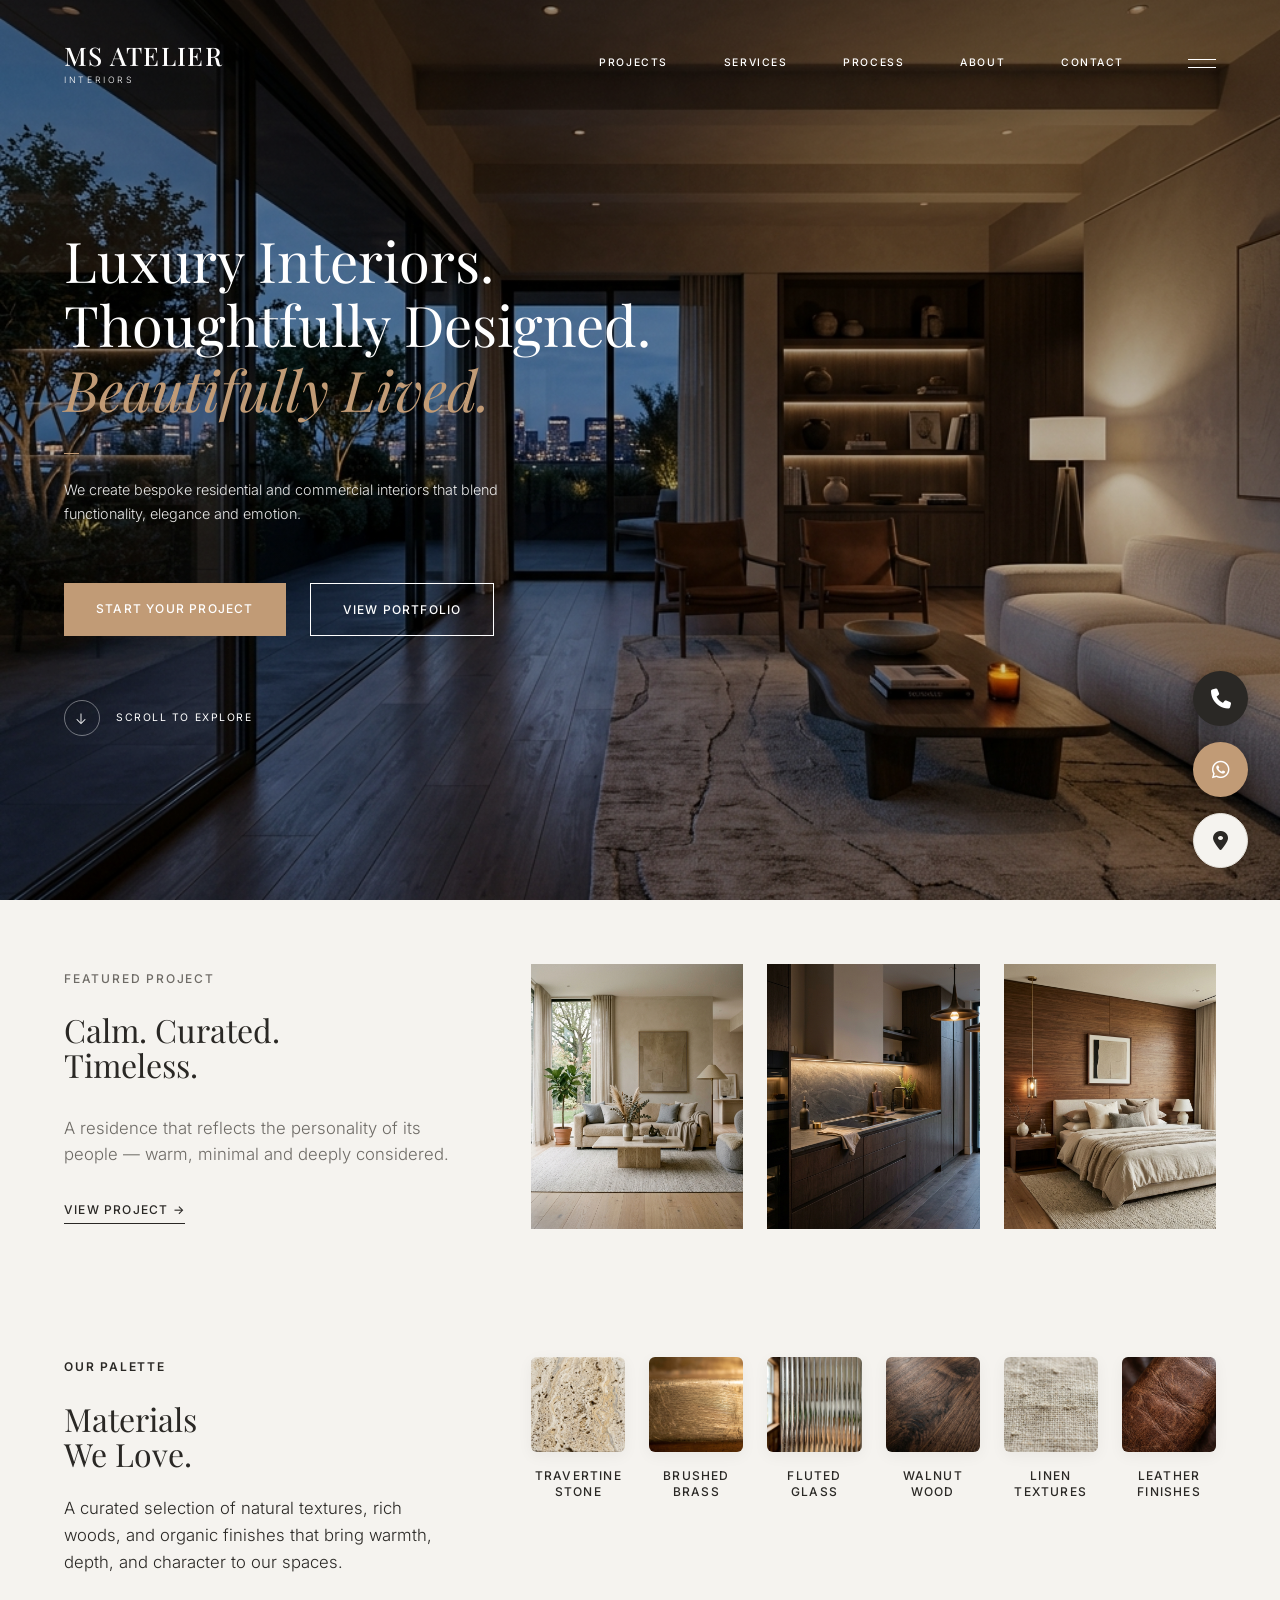
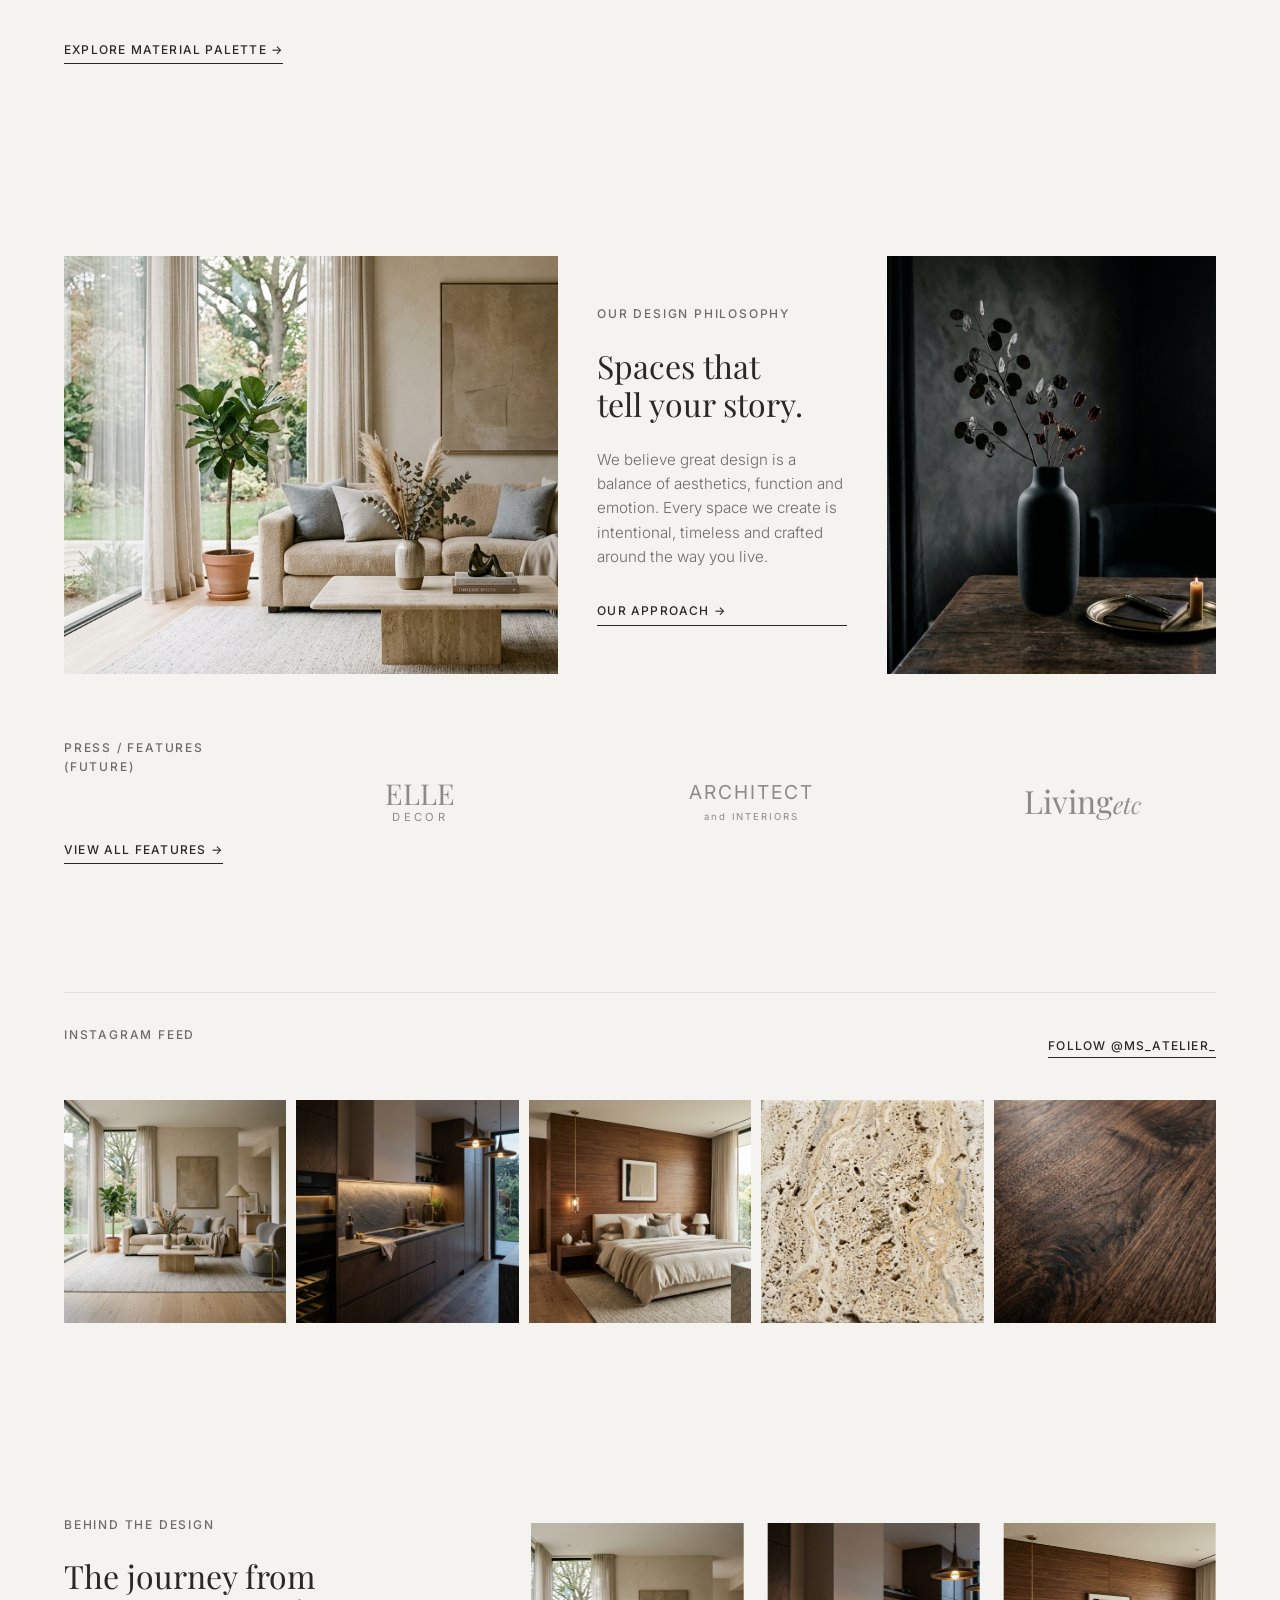
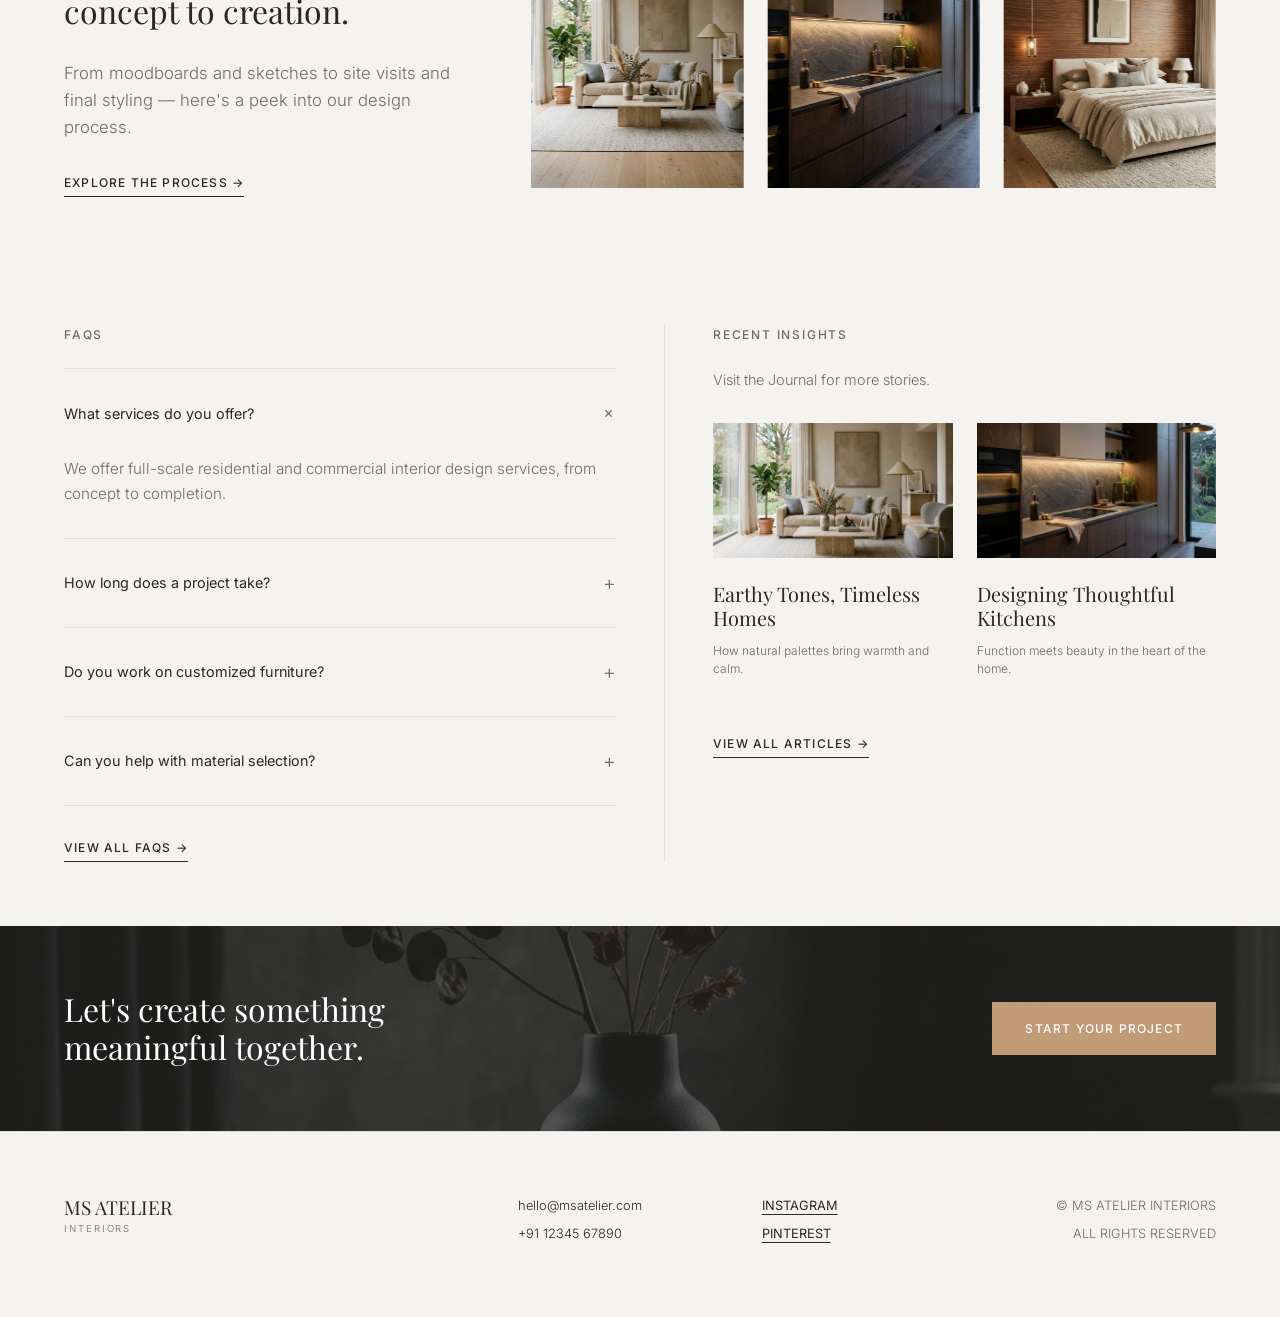
==== commit eea1d8c7: "code updated" ====
--- a/index.html
+++ b/index.html
@@ -12,22 +12,34 @@
     
     <!-- Stylesheet -->
     <link rel="stylesheet" href="style.css">
+    <!-- Font Awesome for Icons -->
+    <link rel="stylesheet" href="https://cdnjs.cloudflare.com/ajax/libs/font-awesome/6.4.0/css/all.min.css">
 </head>
 <body>
 
     <!-- Navigation -->
     <nav class="navbar">
         <div class="logo">
-            <h2>MS ATELIER</h2>
-            <p>INTERIORS</p>
+            <a href="index.html">
+                <h2>MS ATELIER</h2>
+                <p>INTERIORS</p>
+            </a>
         </div>
         <div class="nav-links">
-            <a href="#projects">PROJECTS</a>
-            <a href="#services">SERVICES</a>
-            <a href="#process">PROCESS</a>
-            <a href="#about" class="active-link">ABOUT</a>
-            <a href="#journal">JOURNAL</a>
-            <a href="#contact">CONTACT</a>
+            <div class="sidebar-header">
+                <div class="logo">
+                    <a href="index.html">
+                        <h2>MS ATELIER</h2>
+                        <p>INTERIORS</p>
+                    </a>
+                </div>
+                <button class="close-menu">&times;</button>
+            </div>
+            <a href="project.html">PROJECTS</a>
+            <a href="services.html">SERVICES</a>
+            <a href="process.html">PROCESS</a>
+            <a href="about.html">ABOUT</a>
+            <a href="contact.html">CONTACT</a>
         </div>
         <button class="hamburger-menu">
             <div class="line"></div>
@@ -45,7 +57,7 @@
             <div class="text-divider"></div>
             <p>We create bespoke residential and commercial interiors that blend functionality, elegance and emotion.</p>
             <div class="hero-buttons">
-                <a href="#contact" class="btn btn-primary">START YOUR PROJECT</a>
+                <a href="contact.html" class="btn btn-primary">START YOUR PROJECT</a>
                 <a href="#projects" class="btn btn-outline">VIEW PORTFOLIO</a>
             </div>
             <div class="scroll-indicator" id="scrollExploreBtn" role="button" tabindex="0">
@@ -257,8 +269,10 @@
     <footer>
         <div class="container footer-layout">
             <div class="footer-logo">
-                <h2>MS ATELIER</h2>
-                <p>INTERIORS</p>
+                <a href="index.html">
+                    <h2>MS ATELIER</h2>
+                    <p>INTERIORS</p>
+                </a>
             </div>
             <div class="footer-contact">
                 <p>hello@msatelier.com</p>
@@ -280,6 +294,22 @@
         &uarr;
     </button>
 
+    <!-- Floating Action Buttons -->
+    <div class="floating-actions">
+        <!-- Call -->
+        <a href="tel:+911234567890" class="fab-btn" title="Call Us">
+            <i class="fa-solid fa-phone"></i>
+        </a>
+        <!-- WhatsApp -->
+        <a href="https://wa.me/911234567890" class="fab-btn" title="WhatsApp Us" target="_blank">
+            <i class="fa-brands fa-whatsapp"></i>
+        </a>
+        <!-- Direction -->
+        <a href="https://maps.google.com/?q=Gomti+Nagar,Lucknow" class="fab-btn" title="Get Directions" target="_blank">
+            <i class="fa-solid fa-location-dot"></i>
+        </a>
+    </div>
+
     <script src="script.js"></script>
 </body>
 </html>
--- a/style.css
+++ b/style.css
@@ -81,6 +81,12 @@
     transition: all 0.3s ease;
 }
 
+img {
+    max-width: 100%;
+    height: auto;
+    display: block;
+}
+
 .container {
     max-width: 1600px;
     margin: 0 auto;
@@ -114,6 +120,16 @@
 .link-arrow:hover {
     color: var(--accent-color);
     border-color: var(--accent-color);
+}
+
+.cta-red-link {
+    color: #712825 !important;
+    border-color: #712825 !important;
+}
+
+.cta-red-link:hover {
+    color: var(--accent-color) !important;
+    border-color: var(--accent-color) !important;
 }
 
 .mt-large {
@@ -199,6 +215,28 @@
     background-color: var(--text-dark);
 }
 
+/* Persistent Solid Dark Navbar for specific pages */
+.navbar.solid-nav {
+    background-color: rgba(245, 243, 239, 0.95);
+    backdrop-filter: blur(10px);
+    box-shadow: 0 4px 20px rgba(0, 0, 0, 0.05);
+}
+
+.navbar.dark-nav .nav-links a,
+.navbar.dark-nav .logo h2,
+.navbar.dark-nav .logo p,
+.navbar.dark-nav .nav-links a.active-link {
+    color: var(--text-dark);
+}
+
+.navbar.dark-nav .nav-links a.active-link {
+    border-bottom-color: var(--text-dark);
+}
+
+.navbar.dark-nav .hamburger-menu .line {
+    background-color: var(--text-dark);
+}
+
 .logo {
     margin-right: auto;
 }
@@ -304,7 +342,9 @@
 .hero-content h1 {
     color: var(--white);
     margin-bottom: 2rem;
-    line-height: 1.1;
+    line-height: 1.15;
+    font-size: clamp(2rem, 5vw, 3.5rem);
+    font-weight: 400;
 }
 
 .hero-content h1 span {
@@ -946,6 +986,10 @@
     }
 }
 
+.sidebar-header {
+    display: none;
+}
+
 @media (max-width: 768px) {
     .section-padding {
         padding: 3rem 0;
@@ -956,40 +1000,83 @@
         display: flex;
     }
 
+
+
     .nav-links {
-        display: none;
-    }
-
-    .nav-links.active {
         display: flex;
         position: fixed;
         top: 0;
-        right: 0;
+        left: 0;
         width: 100%;
+        max-width: 350px;
         height: 100vh;
         background-color: var(--bg-color);
         flex-direction: column;
-        justify-content: center;
+        justify-content: flex-start;
         align-items: center;
-        gap: 2rem;
+        gap: 2.5rem;
         z-index: 1000;
+        transform: translateX(-100%);
+        transition: transform 0.6s cubic-bezier(0.77, 0, 0.175, 1);
+        box-shadow: 0 0 0 100vw rgba(20, 18, 16, 0); /* Invisible initially */
+        padding: 2rem;
+        padding-top: 2.5rem;
+    }
+    
+    .sidebar-header {
+        display: flex;
+        justify-content: space-between;
+        align-items: flex-start;
+        width: 100%;
+        margin-bottom: 2rem;
+    }
+    
+    .sidebar-header .logo h2 {
+        color: var(--text-dark);
+        font-size: 1.4rem;
+    }
+    
+    .sidebar-header .logo p {
+        color: var(--text-dark);
+        font-size: 0.5rem;
+    }
+    
+    .close-menu {
+        background: none;
+        border: none;
+        font-size: 2.5rem;
+        color: var(--text-dark);
+        cursor: pointer;
+        line-height: 0.8;
+        padding: 0;
+    }
+
+    .nav-links.active {
+        transform: translateX(0);
+        box-shadow: 0 0 0 100vw rgba(20, 18, 16, 0.7); /* Darkens the rest of screen */
     }
 
     .nav-links a {
         color: var(--text-dark);
-        font-size: 1.5rem;
-    }
-
-    .hamburger-menu.active .line {
-        background-color: var(--text-dark);
-    }
-
-    .hamburger-menu.active .line:nth-child(1) {
-        transform: translateY(3.5px) rotate(45deg);
-    }
-
-    .hamburger-menu.active .line:nth-child(2) {
-        transform: translateY(-3.5px) rotate(-45deg);
+        font-size: 1.25rem;
+        letter-spacing: 0.15em;
+        position: relative;
+        text-transform: uppercase;
+        font-weight: 400;
+    }
+    
+    .nav-links a.active-link {
+        border-bottom: none;
+        color: var(--accent-color);
+    }
+
+    .hamburger-menu {
+        transition: opacity 0.3s ease;
+    }
+
+    .hamburger-menu.active {
+        opacity: 0;
+        pointer-events: none;
     }
 
     .hero {
@@ -1108,10 +1195,117 @@
 /* =========================================
    Scroll to Top
 ========================================= */
+/* =========================================
+   Services Page Styles
+========================================= */
+.services-list {
+    display: flex;
+    flex-direction: column;
+}
+
+.service-block {
+    display: flex;
+    flex-wrap: wrap;
+    align-items: stretch;
+    min-height: 500px;
+}
+
+.service-block.reverse {
+    flex-direction: row-reverse;
+}
+
+.service-img {
+    flex: 1;
+    min-width: 300px;
+}
+
+.service-img img {
+    width: 100%;
+    height: 100%;
+    object-fit: cover;
+}
+
+.service-text {
+    flex: 1;
+    min-width: 300px;
+    padding: 6rem 8%;
+    display: flex;
+    flex-direction: column;
+    justify-content: center;
+    background-color: var(--white);
+}
+
+.service-block:nth-child(even) .service-text {
+    background-color: var(--bg-color);
+}
+
+.service-number {
+    font-family: var(--font-heading);
+    font-size: 1.5rem;
+    color: var(--accent-color);
+    margin-bottom: 1rem;
+    display: block;
+}
+
+.service-text h2 {
+    font-size: 2.2rem;
+    margin-bottom: 1.5rem;
+}
+
+.service-text p {
+    color: var(--text-light);
+    margin-bottom: 2rem;
+    max-width: 400px;
+}
+
+@media (max-width: 768px) {
+    .service-block, .service-block.reverse {
+        flex-direction: column;
+    }
+    .service-text {
+        padding: 4rem 5%;
+    }
+}
+
+.cta-blended {
+    background-image: url('assets/feat_3.jpg');
+    background-size: cover;
+    background-position: center;
+    position: relative;
+    min-height: 400px;
+    display: flex;
+    align-items: center;
+}
+
+.cta-blended::before {
+    content: '';
+    position: absolute;
+    top: 0; left: 0; width: 100%; height: 100%;
+    background: linear-gradient(to right, #242220 0%, #242220 45%, rgba(36,34,32,0) 100%);
+    z-index: 1;
+}
+
+@media (max-width: 768px) {
+    .cta-blended {
+        align-items: flex-end;
+    }
+    .cta-blended::before {
+        background: linear-gradient(to bottom, rgba(36,34,32,0) 0%, #242220 50%, #242220 100%);
+    }
+}
+
+.cta-blended-content {
+    position: relative;
+    z-index: 2;
+    padding: 4rem 6%;
+    width: 100%;
+    max-width: 600px;
+}
+
 .scroll-to-top {
     position: fixed;
     bottom: 2rem;
-    right: 2rem;
+    left: 2rem;
     width: 45px;
     height: 45px;
     background-color: var(--accent-color);
@@ -1137,4 +1331,962 @@
 
 .scroll-to-top:hover {
     background-color: var(--text-dark);
+}
+
+/* =========================================
+   PROJECT PAGE SPECIFIC STYLES
+   ========================================= */
+
+.project-hero {
+    position: relative;
+    min-height: 100vh;
+    display: flex;
+    flex-direction: column;
+    justify-content: center;
+    padding-top: 100px;
+    background-color: var(--text-dark);
+}
+
+.project-hero-bg {
+    position: absolute;
+    top: 0;
+    left: 0;
+    width: 100%;
+    height: 100%;
+}
+
+.project-hero-bg img {
+    width: 100%;
+    height: 100%;
+    object-fit: cover;
+}
+
+.project-hero-overlay {
+    position: absolute;
+    top: 0;
+    left: 0;
+    width: 100%;
+    height: 100%;
+    background: linear-gradient(to right, rgba(20, 18, 16, 0.9) 0%, rgba(20, 18, 16, 0.7) 40%, rgba(20, 18, 16, 0) 100%);
+}
+
+.project-hero-content {
+    position: relative;
+    z-index: 2;
+    max-width: 600px;
+    padding-left: 5%;
+    margin: 0;
+}
+
+.project-subtitle {
+    color: var(--white);
+    letter-spacing: 0.15em;
+    font-size: 0.75rem;
+    margin-bottom: 1rem;
+    opacity: 0.8;
+}
+
+.project-title {
+    font-family: var(--font-heading);
+    font-size: clamp(2rem, 5vw, 3.5rem);
+    color: var(--white);
+    font-weight: 400;
+    line-height: 1.15;
+    margin-bottom: 0.5rem;
+}
+
+.project-location {
+    font-family: var(--font-body);
+    font-size: clamp(1.2rem, 2vw, 1.5rem);
+    color: var(--white);
+    font-weight: 300;
+    margin-bottom: 2.5rem;
+    opacity: 0.9;
+}
+
+.short-divider {
+    width: 30px;
+    height: 1px;
+    background-color: var(--white);
+    opacity: 0.5;
+    margin-bottom: 1.5rem;
+}
+
+/* =========================================
+   CONTACT PAGE STYLES
+   ========================================= */
+
+.contact-grid {
+    display: grid;
+    grid-template-columns: 1fr 1fr;
+    gap: 4rem;
+    position: relative;
+    max-width: 1100px;
+    margin: 0 auto;
+}
+
+/* Vertical divider */
+.contact-grid::after {
+    content: '';
+    position: absolute;
+    top: 0;
+    left: 50%;
+    transform: translateX(-50%);
+    width: 1px;
+    height: 100%;
+    background-color: rgba(20, 18, 16, 0.1);
+}
+
+.contact-info {
+    padding-right: 2rem;
+}
+
+.contact-item {
+    display: flex;
+    align-items: center;
+    padding: 1.5rem 0;
+    border-bottom: 1px solid rgba(20, 18, 16, 0.1);
+}
+
+.contact-item:first-of-type {
+    padding-top: 0;
+}
+
+.contact-item:last-child {
+    border-bottom: none;
+}
+
+.contact-icon {
+    width: 45px;
+    height: 45px;
+    background-color: var(--text-dark);
+    border-radius: 50%;
+    display: flex;
+    align-items: center;
+    justify-content: center;
+    margin-right: 1.5rem;
+    flex-shrink: 0;
+}
+
+.contact-icon svg {
+    width: 20px;
+    height: 20px;
+    fill: var(--white);
+}
+
+.contact-details h4 {
+    font-size: 0.75rem;
+    letter-spacing: 0.1em;
+    text-transform: uppercase;
+    color: var(--text-dark);
+    margin-bottom: 0.35rem;
+    font-weight: 500;
+}
+
+.contact-details p {
+    font-size: 0.95rem;
+    color: var(--text-dark);
+    margin-bottom: 0;
+    line-height: 1.5;
+}
+
+.contact-form-wrapper {
+    padding-left: 2rem;
+}
+
+.contact-form input,
+.contact-form select,
+.contact-form textarea {
+    width: 100%;
+    background-color: rgba(20, 18, 16, 0.05);
+    border: none;
+    padding: 1.25rem 1.5rem;
+    margin-bottom: 1rem;
+    font-family: var(--font-body);
+    font-size: 0.95rem;
+    color: var(--text-dark);
+}
+
+.contact-form input::placeholder,
+.contact-form textarea::placeholder {
+    color: rgba(20, 18, 16, 0.6);
+}
+
+.contact-form input:focus,
+.contact-form select:focus,
+.contact-form textarea:focus {
+    outline: 1px solid rgba(20, 18, 16, 0.3);
+}
+
+.contact-form .form-row {
+    display: flex;
+    gap: 1rem;
+}
+
+.contact-form .form-row input {
+    flex: 1;
+}
+
+.custom-select {
+    position: relative;
+}
+
+.custom-select::after {
+    content: '▼';
+    position: absolute;
+    right: 1.5rem;
+    top: 50%;
+    transform: translateY(-50%);
+    font-size: 0.7rem;
+    pointer-events: none;
+    color: rgba(20, 18, 16, 0.6);
+}
+
+.contact-form select {
+    appearance: none;
+    -webkit-appearance: none;
+    color: rgba(20, 18, 16, 0.6);
+}
+
+.contact-form select:not(:invalid) {
+    color: var(--text-dark);
+}
+
+.btn-submit {
+    width: 100%;
+    background-color: var(--text-dark);
+    color: var(--white);
+    border: none;
+    padding: 1.25rem;
+    font-size: 0.85rem;
+    letter-spacing: 0.15em;
+    text-transform: uppercase;
+    cursor: pointer;
+    font-family: var(--font-body);
+    font-weight: 500;
+    transition: background-color 0.3s ease;
+    margin-top: 0.5rem;
+}
+
+.btn-submit:hover {
+    background-color: var(--accent-color);
+}
+
+.form-footer-text {
+    font-size: 0.85rem;
+    color: rgba(20, 18, 16, 0.7);
+    margin-top: 1rem;
+}
+
+@media (max-width: 992px) {
+    .contact-grid {
+        grid-template-columns: 1fr;
+        gap: 4rem;
+    }
+    .contact-grid::after {
+        display: none;
+    }
+    .contact-info, .contact-form-wrapper {
+        padding: 0;
+    }
+}
+
+@media (max-width: 768px) {
+    .contact-form .form-row {
+        flex-direction: column;
+        gap: 0;
+    }
+}
+
+.project-desc {
+    color: var(--white);
+    font-size: 1rem;
+    line-height: 1.6;
+    margin-bottom: 1.5rem;
+    opacity: 0.9;
+    max-width: 400px;
+}
+
+.view-all-link {
+    display: inline-block;
+    color: var(--white);
+    font-size: 0.75rem;
+    font-weight: 500;
+    letter-spacing: 0.1em;
+    text-transform: uppercase;
+    border-bottom: 1px solid rgba(255, 255, 255, 0.5);
+    padding-bottom: 5px;
+    margin-top: 1rem;
+    transition: var(--transition);
+}
+
+.view-all-link:hover {
+    border-bottom-color: var(--white);
+    opacity: 0.8;
+}
+
+/* Stats Bar */
+.project-stats-bar {
+    background-color: var(--bg-color);
+    padding: 3rem 0;
+    border-bottom: 1px solid var(--border-color);
+}
+
+.stats-grid {
+    display: grid;
+    grid-template-columns: repeat(5, 1fr);
+    gap: 2rem;
+    text-align: center;
+}
+
+.stat-item {
+    display: flex;
+    flex-direction: column;
+    align-items: center;
+}
+
+.stat-icon {
+    color: var(--accent-color);
+    margin-bottom: 1rem;
+}
+
+.stat-icon svg {
+    width: 24px;
+    height: 24px;
+}
+
+.stat-label {
+    font-size: 0.65rem;
+    letter-spacing: 0.15em;
+    color: var(--text-light);
+    margin-bottom: 0.5rem;
+    text-transform: uppercase;
+}
+
+.stat-value {
+    font-size: 0.95rem;
+    color: var(--text-dark);
+    font-weight: 500;
+}
+
+@media (max-width: 992px) {
+    .stats-grid {
+        grid-template-columns: repeat(3, 1fr);
+        row-gap: 3rem;
+    }
+}
+
+@media (max-width: 768px) {
+    .project-hero-overlay {
+        background: linear-gradient(to right, rgba(20, 18, 16, 0.95) 0%, rgba(20, 18, 16, 0.85) 70%, rgba(20, 18, 16, 0.3) 100%);
+    }
+    
+    .stats-grid {
+        grid-template-columns: repeat(2, 1fr);
+    }
+}
+
+@media (max-width: 480px) {
+    .stats-grid {
+        grid-template-columns: 1fr;
+    }
+}
+
+.overview-layout {
+    display: grid;
+    grid-template-columns: 0.8fr 1.2fr;
+    gap: 4rem;
+    align-items: center;
+}
+
+@media (max-width: 992px) {
+    .overview-layout {
+        grid-template-columns: 1fr;
+    }
+}
+
+/* Before & After Section */
+.before-after-grid {
+    display: grid;
+    grid-template-columns: 1fr 1fr;
+    gap: 4rem;
+}
+
+.ba-title {
+    font-size: 0.75rem;
+    letter-spacing: 0.15em;
+    color: var(--accent-color);
+    margin-bottom: 1.5rem;
+    text-transform: uppercase;
+}
+
+.ba-images {
+    display: grid;
+    grid-template-columns: repeat(3, 1fr);
+    gap: 1rem;
+}
+
+.ba-images img {
+    width: 100%;
+    aspect-ratio: 1 / 1;
+    object-fit: cover;
+    transition: var(--transition);
+}
+
+.ba-images img:hover {
+    transform: scale(1.02);
+}
+
+@media (max-width: 992px) {
+    .before-after-grid {
+        grid-template-columns: 1fr;
+        gap: 3rem;
+    }
+}
+
+@media (max-width: 480px) {
+    .ba-images {
+        gap: 0.5rem;
+    }
+}
+
+/* Design Approach Section */
+.approach-grid {
+    display: grid;
+    grid-template-columns: 0.8fr 2.2fr;
+    gap: 4rem;
+    align-items: center;
+}
+
+.approach-text {
+    padding-right: 2rem;
+}
+
+.approach-images {
+    display: grid;
+    grid-template-columns: repeat(3, 1fr);
+    gap: 1.5rem;
+}
+
+.approach-images img {
+    width: 100%;
+    aspect-ratio: 1 / 1;
+    object-fit: cover;
+    transition: var(--transition);
+}
+
+.approach-images img:hover {
+    transform: scale(1.02);
+}
+
+@media (max-width: 1024px) {
+    .approach-grid {
+        grid-template-columns: 1fr;
+        gap: 3rem;
+    }
+    
+    .approach-text {
+        padding-right: 0;
+        max-width: 600px;
+    }
+}
+
+@media (max-width: 768px) {
+    .approach-images {
+        gap: 1rem;
+    }
+}
+
+@media (max-width: 480px) {
+    .approach-images {
+        grid-template-columns: 1fr;
+        gap: 1rem;
+    }
+}
+
+/* Materials & Finishes Section */
+.materials-grid {
+    display: grid;
+    grid-template-columns: repeat(6, 1fr);
+    gap: 1.5rem;
+}
+
+.material-item {
+    display: flex;
+    flex-direction: column;
+    align-items: center;
+    text-align: center;
+    height: 100%;
+}
+
+.material-item img {
+    width: 100%;
+    aspect-ratio: 1 / 1; /* Changed to 1/1 square as it looks better on mobile */
+    object-fit: cover;
+    border-radius: 6px;
+    margin-bottom: auto; /* Pushes text to the bottom */
+    box-shadow: 0 4px 15px rgba(0,0,0,0.05);
+    transition: var(--transition);
+}
+
+.material-item img:hover {
+    transform: translateY(-5px);
+    box-shadow: 0 8px 20px rgba(0,0,0,0.1);
+}
+
+.material-item p {
+    font-size: 0.75rem;
+    color: var(--text-dark);
+    font-weight: 500;
+    margin: 0;
+    margin-top: 1rem;
+    letter-spacing: 0.1em;
+    text-transform: uppercase;
+    line-height: 1.4;
+}
+
+@media (max-width: 992px) {
+    .materials-grid {
+        grid-template-columns: repeat(3, 1fr);
+        gap: 3rem 1.5rem;
+    }
+}
+
+@media (max-width: 480px) {
+    .materials-grid {
+        grid-template-columns: repeat(2, 1fr);
+        gap: 2.5rem 1rem;
+    }
+}
+
+/* Project Specific CTA */
+.project-cta-content {
+    max-width: 45% !important;
+}
+
+.project-overview-img {
+    width: 100%;
+    height: 400px;
+}
+
+@media (max-width: 768px) {
+    .project-cta-content {
+        max-width: 100% !important;
+    }
+    .project-overview-img {
+        height: 300px;
+    }
+}
+
+@media (max-width: 480px) {
+    .project-overview-img {
+        height: 250px;
+    }
+}
+
+/* Process Grid Section */
+.process-grid {
+    display: grid;
+    grid-template-columns: repeat(5, 1fr);
+    gap: 1.5rem;
+}
+
+.process-step {
+    display: flex;
+    flex-direction: column;
+}
+
+.step-header {
+    display: flex;
+    justify-content: space-between;
+    align-items: flex-end;
+    margin-bottom: 1.5rem;
+}
+
+.step-info {
+    display: flex;
+    flex-direction: column;
+}
+
+.step-num {
+    font-family: var(--font-heading);
+    font-size: 2.5rem;
+    color: var(--accent-color);
+    line-height: 1;
+    margin-bottom: 0.25rem;
+}
+
+.step-title {
+    font-size: 0.75rem;
+    letter-spacing: 0.1em;
+    color: var(--text-dark);
+    margin: 0;
+    font-weight: 500;
+}
+
+.step-arrow {
+    color: var(--text-light);
+    font-size: 1rem;
+    margin-bottom: 2px;
+}
+
+.process-step img {
+    width: 100%;
+    aspect-ratio: 1 / 1;
+    object-fit: cover;
+    margin-bottom: 1.5rem;
+    box-shadow: 0 4px 15px rgba(0,0,0,0.05);
+}
+
+.step-desc {
+    font-size: 0.8rem;
+    color: var(--text-dark);
+    opacity: 0.85;
+    line-height: 1.6;
+    margin: 0;
+}
+
+@media (max-width: 1024px) {
+    .process-grid {
+        grid-template-columns: repeat(3, 1fr);
+        gap: 3rem 2rem;
+    }
+    .step-arrow {
+        display: none;
+    }
+}
+
+@media (max-width: 768px) {
+    .process-grid {
+        grid-template-columns: repeat(2, 1fr);
+        gap: 2.5rem 1.5rem;
+    }
+}
+
+@media (max-width: 480px) {
+    .process-grid {
+        grid-template-columns: 1fr;
+        gap: 2.5rem;
+    }
+}
+
+/* =========================================
+   CONTACT SPLIT SECTION
+   ========================================= */
+
+.contact-split-section {
+    display: flex;
+    flex-wrap: wrap;
+    width: 100%;
+}
+
+.contact-split-left, .contact-split-right {
+    flex: 1;
+    min-width: 50%;
+    position: relative;
+    display: flex;
+    align-items: center;
+}
+
+.contact-split-left {
+    background-size: cover;
+    background-position: center;
+    padding: 3rem 5% 3rem 10%;
+}
+
+.contact-split-left::before {
+    content: '';
+    position: absolute;
+    top: 0; left: 0; width: 100%; height: 100%;
+    background: linear-gradient(to right, rgba(20, 18, 16, 0.85) 0%, rgba(20, 18, 16, 0.4) 100%);
+    z-index: 1;
+}
+
+.contact-split-left-content {
+    position: relative;
+    z-index: 2;
+    max-width: 500px;
+}
+
+.contact-split-right {
+    background-color: var(--bg-color);
+    background-image: 
+        linear-gradient(to right, rgba(245, 243, 239, 1) 0%, rgba(245, 243, 239, 0.9) 50%, rgba(245, 243, 239, 0.3) 100%),
+        url('assets/contact_materials.png');
+    background-position: right center;
+    background-repeat: no-repeat;
+    background-size: 35%;
+    padding: 3rem 5% 3rem 8%;
+    justify-content: space-between;
+}
+
+.contact-split-right-content {
+    max-width: 420px;
+    position: relative;
+    z-index: 2;
+}
+
+.check-list {
+    list-style: none;
+    padding: 0;
+    margin: 1.5rem 0 2rem 0;
+}
+
+.check-list li {
+    display: flex;
+    align-items: center;
+    margin-bottom: 0.75rem;
+    font-size: 0.95rem;
+    color: var(--text-dark);
+    opacity: 0.85;
+}
+
+.check-list li svg {
+    width: 18px;
+    height: 18px;
+    margin-right: 15px;
+    fill: none;
+    stroke: var(--text-dark);
+    stroke-width: 1.5;
+    stroke-linecap: round;
+    stroke-linejoin: round;
+    flex-shrink: 0;
+}
+
+@media (min-width: 1101px) {
+    .contact-split-section {
+        max-height: 400px;
+        overflow: hidden;
+    }
+    .contact-split-left, .contact-split-right {
+        height: 400px;
+    }
+}
+
+@media (max-width: 1100px) {
+    .contact-split-right {
+        background-position: bottom right;
+        background-size: 50%;
+    }
+}
+
+/* =========================================
+   MAP & CTA BANNER SECTION
+   ========================================= */
+
+.map-cta-section {
+    display: flex;
+    flex-wrap: wrap;
+    width: 100%;
+    height: 400px;
+}
+
+.map-container {
+    flex: 1;
+    min-width: 50%;
+    height: 100%;
+    position: relative;
+    overflow: hidden;
+}
+
+.map-overlay {
+    position: absolute;
+    top: 0;
+    left: 0;
+    width: 100%;
+    height: 100%;
+    background-color: #cda87a;
+    mix-blend-mode: color;
+    pointer-events: none;
+    z-index: 1;
+    opacity: 0.5;
+}
+
+.map-overlay-light {
+    position: absolute;
+    top: 0;
+    left: 0;
+    width: 100%;
+    height: 100%;
+    background-color: rgba(245, 242, 238, 0.3);
+    pointer-events: none;
+    z-index: 2;
+}
+
+.map-container iframe {
+    width: 100%;
+    height: 100%;
+    border: 0;
+    filter: grayscale(100%) contrast(90%);
+}
+
+.cta-banner-right {
+    flex: 1;
+    min-width: 50%;
+    height: 100%;
+    background-image: url('assets/contact_cta_bg.png');
+    background-size: cover;
+    background-position: center;
+    position: relative;
+    display: flex;
+    flex-direction: column;
+    justify-content: center;
+    padding: 4rem 10%;
+}
+
+.cta-banner-right::before {
+    content: '';
+    position: absolute;
+    top: 0; left: 0; width: 100%; height: 100%;
+    background: linear-gradient(to right, rgba(30, 25, 20, 0.85) 0%, rgba(30, 25, 20, 0.5) 100%);
+    z-index: 1;
+}
+
+.cta-banner-content {
+    position: relative;
+    z-index: 2;
+    max-width: 450px;
+}
+
+.cta-banner-content h2 {
+    font-family: var(--font-heading);
+    font-size: 2.2rem;
+    font-weight: 400;
+    color: var(--bg-color);
+    line-height: 1.3;
+    margin-bottom: 1rem;
+}
+
+.cta-banner-content p {
+    color: rgba(245, 243, 239, 0.85);
+    font-size: 0.95rem;
+    margin-bottom: 2.5rem;
+}
+
+.btn-solid-sand {
+    display: inline-block;
+    background-color: #b6987c;
+    color: var(--white);
+    padding: 1.1rem 2.5rem;
+    font-size: 0.75rem;
+    letter-spacing: 0.15em;
+    text-transform: uppercase;
+    font-weight: 500;
+    border: none;
+    cursor: pointer;
+    transition: background-color 0.3s ease;
+    text-decoration: none;
+}
+
+.btn-solid-sand:hover {
+    background-color: #9d8167;
+}
+
+@media (max-width: 992px) {
+    .map-cta-section {
+        height: auto;
+    }
+    .map-container, .cta-banner-right {
+        min-width: 100%;
+        height: 400px;
+    }
+}
+
+/* =========================================
+   FLOATING ACTION BUTTONS
+   ========================================= */
+
+.floating-actions {
+    position: fixed;
+    bottom: 2rem;
+    right: 2rem;
+    display: flex;
+    flex-direction: column;
+    gap: 1rem;
+    z-index: 999;
+}
+
+.fab-btn {
+    width: 55px;
+    height: 55px;
+    border-radius: 50%;
+    background-color: var(--text-dark);
+    display: flex;
+    align-items: center;
+    justify-content: center;
+    box-shadow: 0 4px 15px rgba(0,0,0,0.2);
+    transition: transform 0.3s ease, background-color 0.3s ease;
+    cursor: pointer;
+    text-decoration: none;
+}
+
+.fab-btn i {
+    font-size: 1.25rem;
+    color: var(--white);
+}
+
+.fab-btn:hover {
+    transform: translateY(-5px);
+    background-color: var(--accent-color);
+}
+
+
+/* Call Button - Dark Theme */
+.floating-actions .fab-btn:nth-child(1) {
+    background-color: var(--text-dark);
+}
+.floating-actions .fab-btn:nth-child(1) i {
+    color: var(--white);
+}
+.floating-actions .fab-btn:nth-child(1):hover {
+    background-color: var(--accent-color);
+}
+
+/* WhatsApp Button - Accent Theme */
+.floating-actions .fab-btn:nth-child(2) {
+    background-color: var(--accent-color);
+}
+.floating-actions .fab-btn:nth-child(2) i {
+    color: var(--white);
+}
+.floating-actions .fab-btn:nth-child(2):hover {
+    background-color: var(--text-dark);
+}
+
+/* Directions Button - Light Theme */
+.floating-actions .fab-btn:nth-child(3) {
+    background-color: var(--bg-color);
+    border: 1px solid var(--border-color);
+}
+.floating-actions .fab-btn:nth-child(3) i {
+    color: var(--text-dark);
+}
+.floating-actions .fab-btn:nth-child(3):hover {
+    background-color: var(--text-dark);
+    border-color: var(--text-dark);
+}
+.floating-actions .fab-btn:nth-child(3):hover i {
+    color: var(--bg-color);
+}
+
+@media (max-width: 768px) {
+    .floating-actions {
+        bottom: 1.5rem;
+        right: 1.5rem;
+        gap: 0.75rem;
+    }
+    .fab-btn {
+        width: 48px;
+        height: 48px;
+    }
+    .fab-btn i {
+        font-size: 1rem;
+    }
+}
+
+@media (max-width: 768px) {
+    .contact-split-left, .contact-split-right {
+        min-width: 100%;
+        padding: 5rem 5%;
+    }
 }
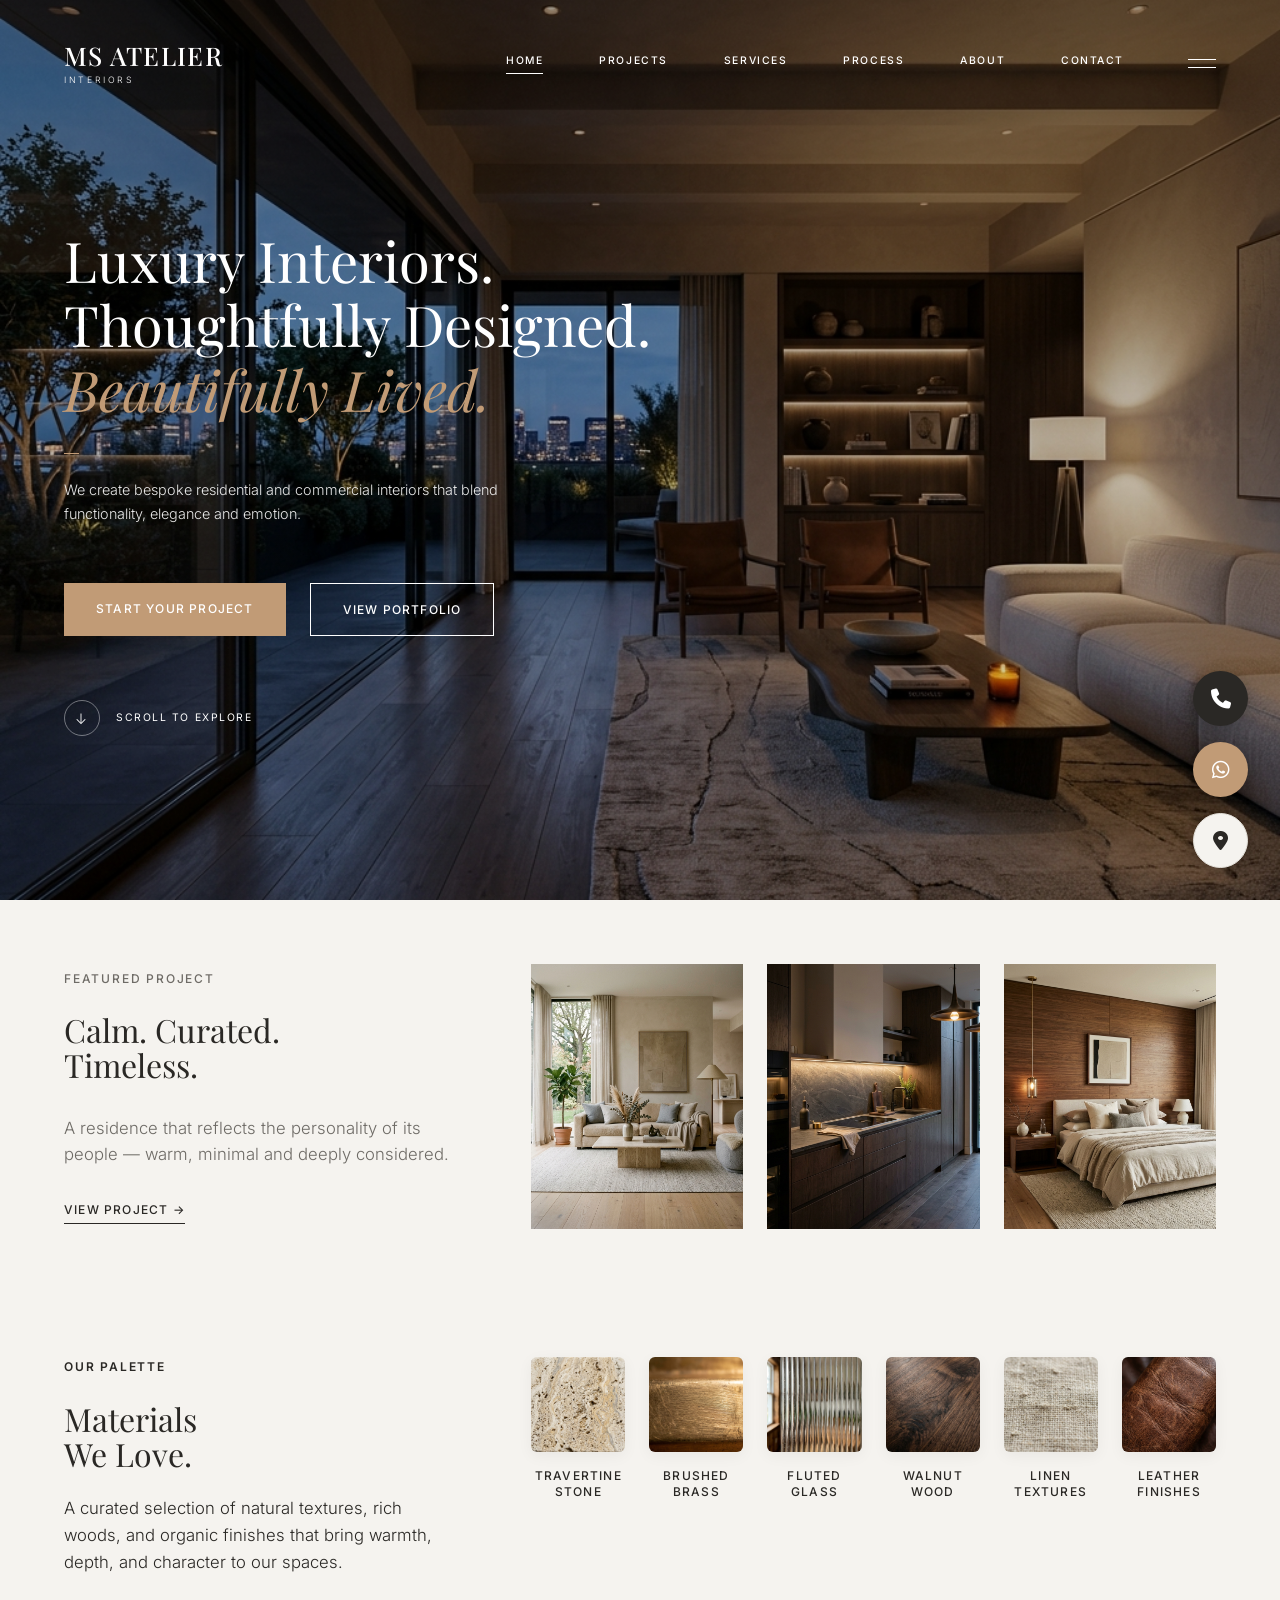
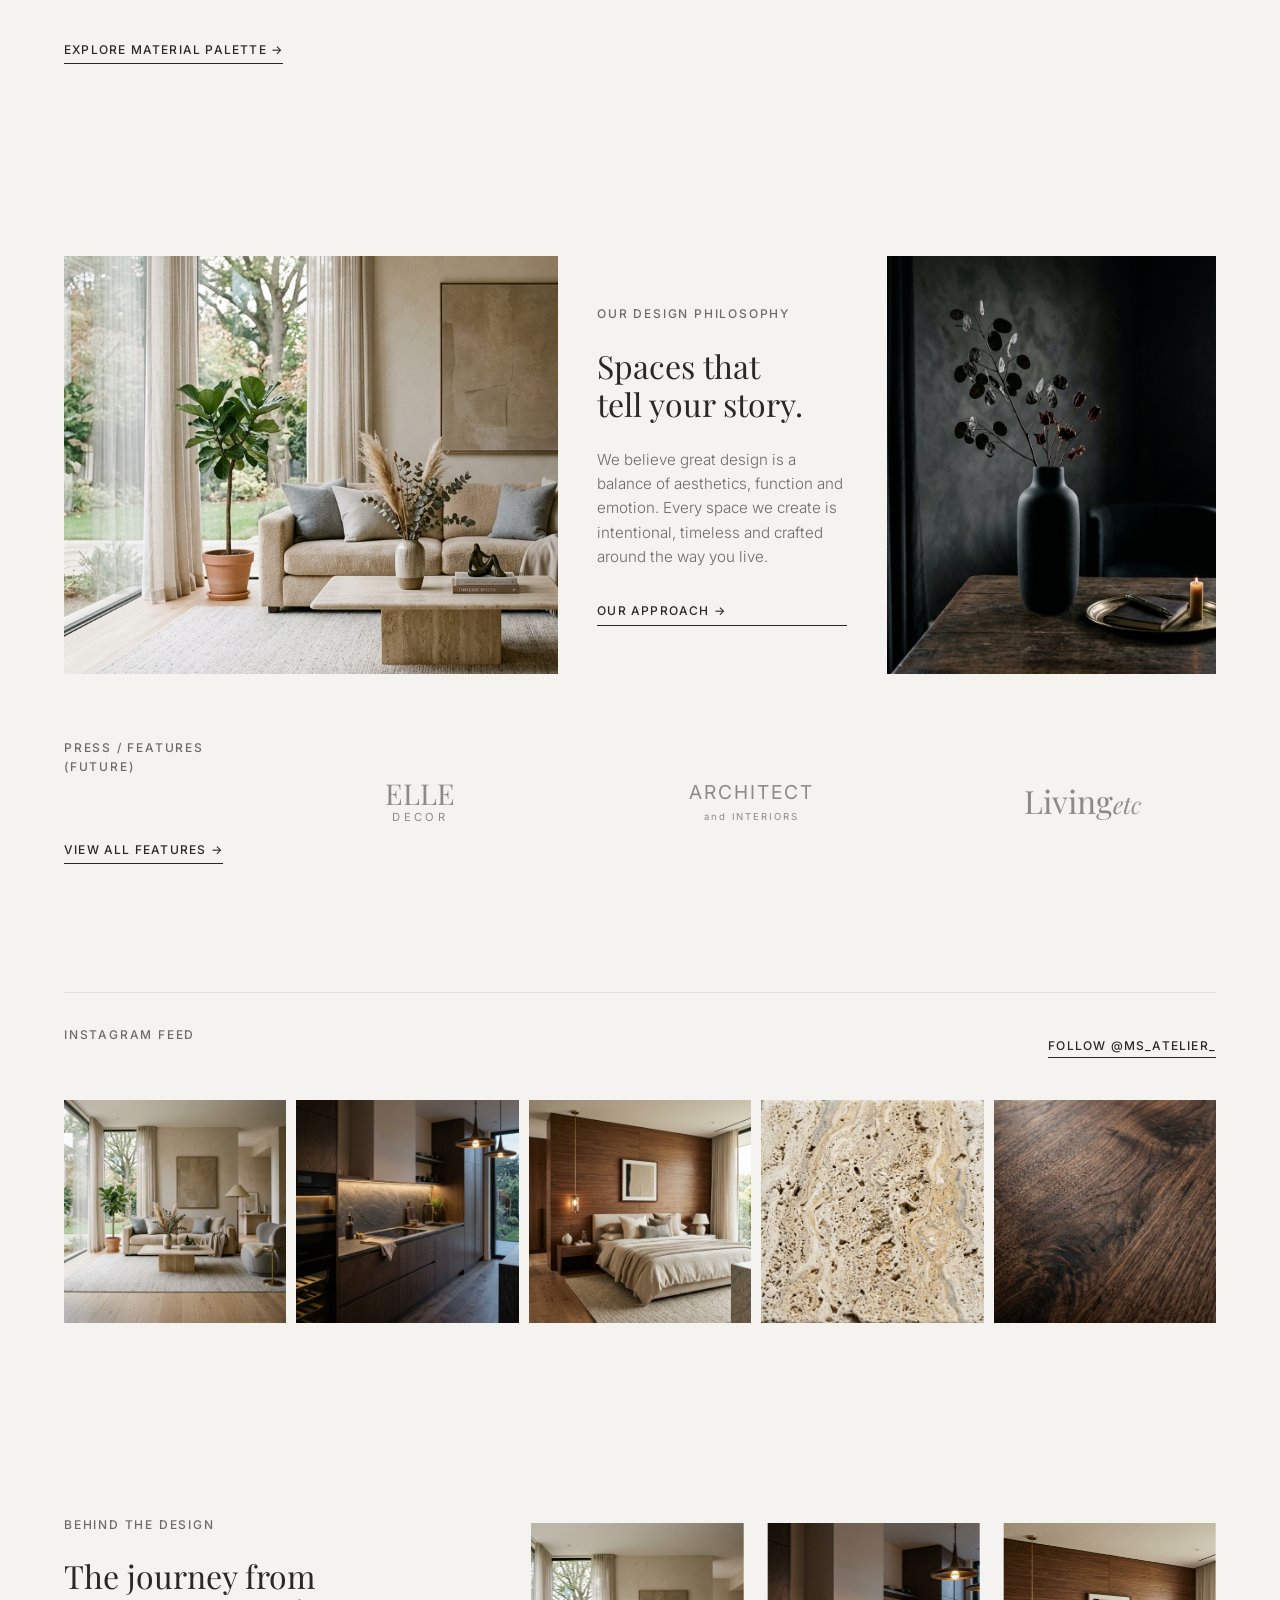
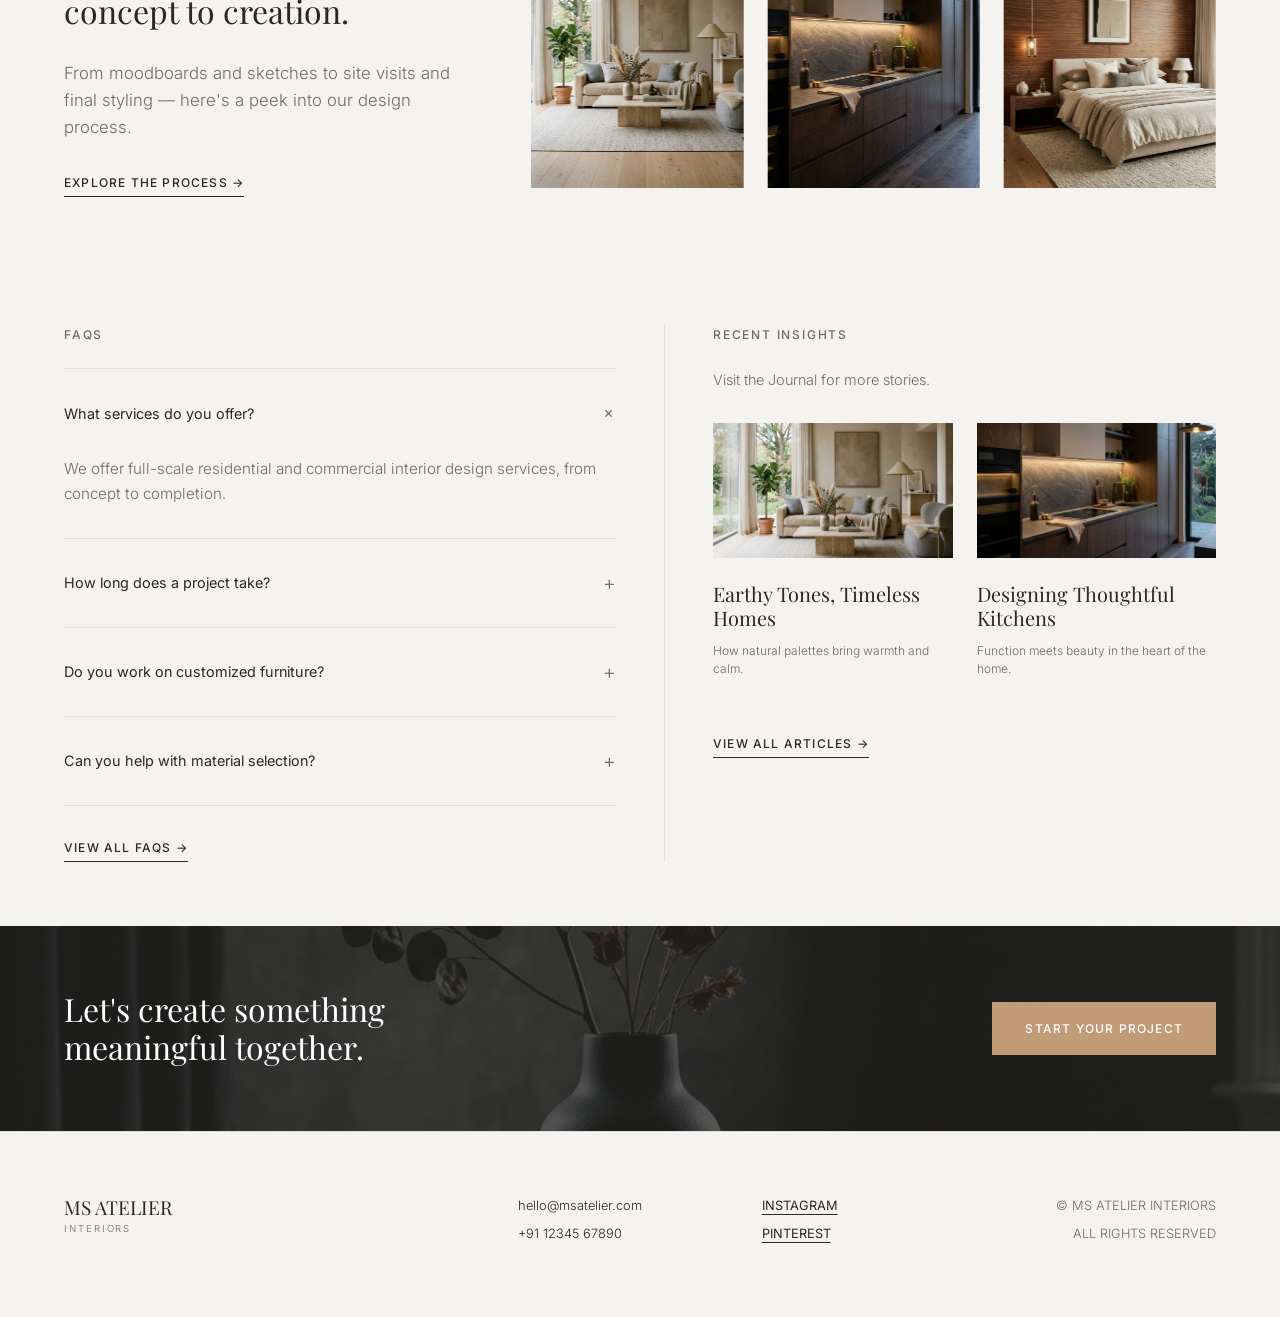
==== commit 7c09f4da: "code updated" ====
--- a/index.html
+++ b/index.html
@@ -35,6 +35,7 @@
                 </div>
                 <button class="close-menu">&times;</button>
             </div>
+            <a href="index.html" class="active-link">HOME</a>
             <a href="project.html">PROJECTS</a>
             <a href="services.html">SERVICES</a>
             <a href="process.html">PROCESS</a>
